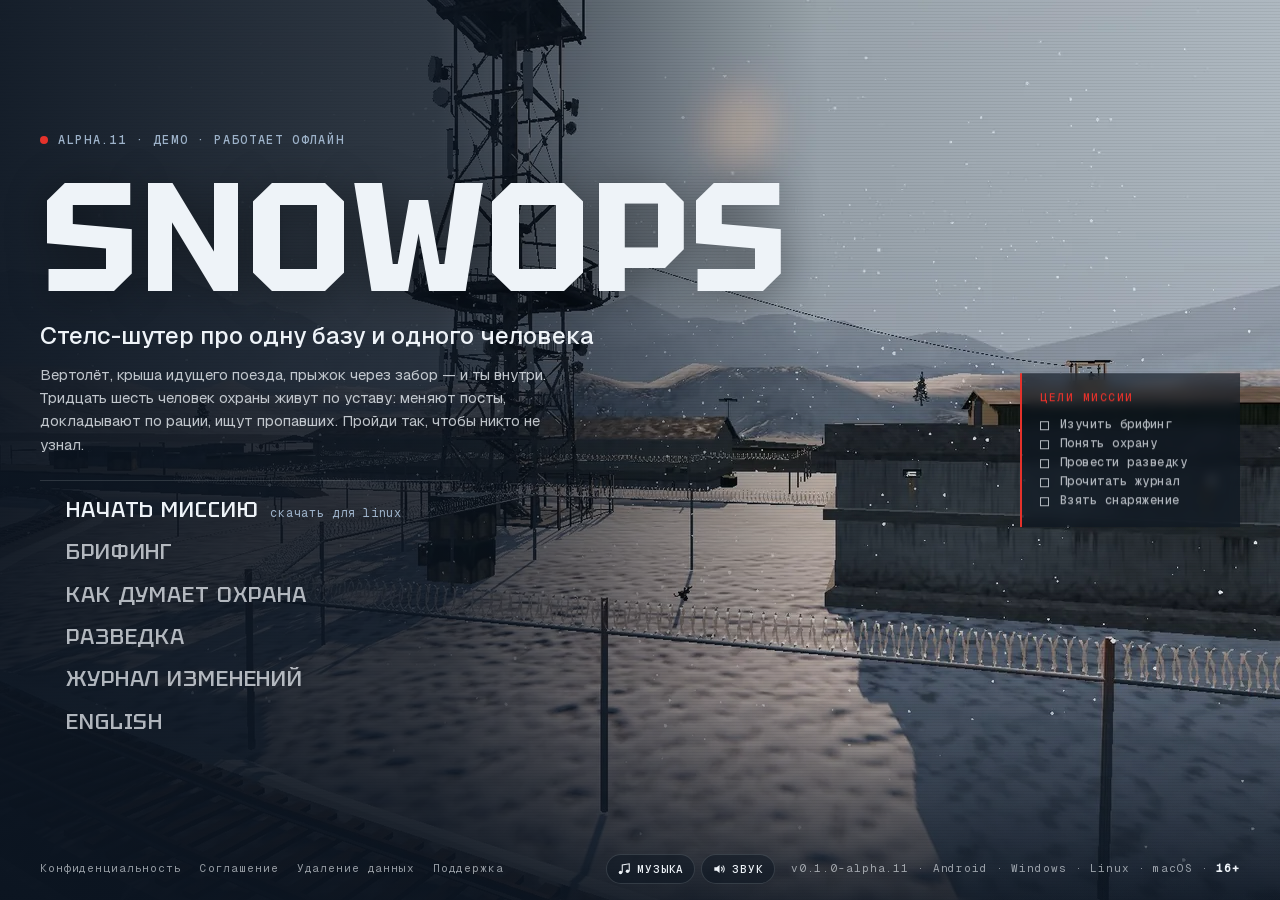
==== index.html @ e2bfe3ff "Ссылки сайта — на GitHub Pages, пока домена нет snowops.game не зарегистрирован (whois: DOMAIN NOT F" ====
<!doctype html>
<html lang="ru" class="no-js">
<head>
  <meta charset="utf-8">
  <meta name="viewport" content="width=device-width, initial-scale=1, viewport-fit=cover">
  <title>SnowOps — стелс-шутер про одну базу и одного человека</title>
  <meta name="description" content="SnowOps — одиночный стелс-шутер на заснеженной военной базе. Охрана живёт по уставу: меняет посты, докладывает по рации, ищет пропавших. Демо для Android, Windows, Linux и macOS. Без интернета, рекламы и покупок. 16+">
  <meta name="theme-color" content="#0b1420">
  <link rel="canonical" href="https://romaxa55.github.io/snowops-site/">
  <link rel="alternate" hreflang="ru" href="https://romaxa55.github.io/snowops-site/">
  <link rel="alternate" hreflang="en" href="https://romaxa55.github.io/snowops-site/en/">

  <meta property="og:type" content="website">
  <meta property="og:site_name" content="SnowOps">
  <meta property="og:title" content="SnowOps — стелс-шутер про одну базу и одного человека">
  <meta property="og:description" content="Вертолёт, крыша идущего поезда, прыжок через забор — и ты внутри. Пройди так, чтобы никто не узнал.">
  <meta property="og:url" content="https://romaxa55.github.io/snowops-site/">
  <meta property="og:image" content="https://romaxa55.github.io/snowops-site/assets/img/og.jpg">
  <meta property="og:image:alt" content="Радиовышка над заснеженной военной базой, кадр из игры">
  <meta property="og:locale" content="ru_RU">
  <meta name="twitter:card" content="summary_large_image">

  <link rel="icon" type="image/png" sizes="32x32" href="assets/img/favicon-32.png">
  <link rel="icon" type="image/png" sizes="16x16" href="assets/img/favicon-16.png">
  <link rel="apple-touch-icon" href="assets/img/apple-touch-icon.png">

  <link rel="preload" href="assets/fonts/Tektur-700-latin.woff2" as="font" type="font/woff2" crossorigin>
  <link rel="preload" href="assets/img/real/01-radiovyshka-i-baza-1600.webp" as="image" type="image/webp" media="(min-width: 801px)">
  <link rel="preload" href="assets/img/real/01-radiovyshka-i-baza-800.webp" as="image" type="image/webp" media="(max-width: 800px)">
  <link rel="stylesheet" href="assets/css/fonts.css">
  <link rel="stylesheet" href="assets/css/fonts-geist.css?v=15b">
  <link rel="stylesheet" href="assets/css/game.css?v=15b">
  <script>document.documentElement.className = 'js';</script>

  <script type="application/ld+json">
  {
    "@context": "https://schema.org",
    "@type": "VideoGame",
    "name": "SnowOps",
    "url": "https://romaxa55.github.io/snowops-site/",
    "image": "https://romaxa55.github.io/snowops-site/assets/img/og.jpg",
    "description": "Одиночный стелс-шутер на заснеженной военной базе.",
    "genre": ["Стелс", "Шутер", "Тактическая игра"],
    "gamePlatform": ["Android", "Windows", "Linux", "macOS"],
    "operatingSystem": "Android, Windows, Linux, macOS",
    "applicationCategory": "GameApplication",
    "inLanguage": "ru",
    "contentRating": "16+",
    "playMode": "SinglePlayer"
  }
  </script>
</head>
<body>

<a class="skip" href="#briefing">К содержанию</a>

<!-- ЗАГРУЗКА: только с JS и только при первом заходе за сессию (game.js). -->
<div class="boot" id="boot" aria-hidden="true">
  <div class="boot__inner">
    <p class="boot__logo">SNOWOPS</p>
    <p class="boot__line"><span>Загрузка миссии</span><span class="boot__pct" id="boot-pct">0%</span></p>
    <div class="boot__bar"><i id="boot-bar"></i></div>
    <p class="boot__tip"><b>Совет.</b> <span id="boot-tip">В темноте тебя замечают позже.</span></p>
    <p class="boot__skip">Нажми любую клавишу</p>
  </div>
</div>

<!-- СМЕНА ЭКРАНА: шторка-титр (game.js). -->
<div class="scene" id="scene" aria-hidden="true">
  <div class="scene__sweep"></div>
  <div class="scene__band">
    <span class="scene__num" id="scene-num">Загрузка</span>
    <span class="scene__name" id="scene-name">Брифинг</span>
    <span class="scene__load"><i></i></span>
  </div>
</div>

<!-- ВКЛАДКИ: на экранах разделов, как меню в игре. -->
<header class="top" id="topbar">
  <a class="top__logo" href="#menu" data-go="menu" aria-label="Главное меню">SNOWOPS<i></i></a>
  <nav class="tabs" aria-label="Разделы">
    <kbd class="tabs__key" aria-hidden="true">Q</kbd>
    <a class="tab" href="#briefing" data-go="briefing">Брифинг</a>
    <a class="tab" href="#intel" data-go="intel">Охрана</a>
    <a class="tab" href="#recon" data-go="recon">Разведка</a>
    <a class="tab" href="#log" data-go="log">Журнал</a>
    <a class="tab tab--go" href="#download" data-go="download">Скачать</a>
    <kbd class="tabs__key" aria-hidden="true">E</kbd>
  </nav>
  <a class="top__back" href="#menu" data-go="menu"><kbd>Esc</kbd><span>Меню</span></a>
</header>

<main class="screens" id="screens">

  <!-- ГЛАВНОЕ МЕНЮ -->
  <section class="screen screen--menu" id="menu" aria-labelledby="title-name" data-mark="Главное меню">
    <picture class="title__bg">
      <source media="(max-width: 800px)" srcset="assets/img/real/01-radiovyshka-i-baza-800.webp">
      <img src="assets/img/real/01-radiovyshka-i-baza-1600.webp" alt="Радиовышка с тросом над заснеженной базой, рельсы уходят к ангарам. Кадр из игры." width="1600" height="900" fetchpriority="high">
    </picture>
    <div class="title__shade"></div>
    <div class="title__body wrap">
      <p class="tag"><i class="dot"></i>ALPHA.11 · Демо · Работает офлайн</p>
      <h1 class="title__name" id="title-name">SNOWOPS</h1>
      <p class="title__sub">Стелс-шутер про одну базу и одного человека</p>
      <p class="title__lead">Вертолёт, крыша идущего поезда, прыжок через забор — и ты внутри. Тридцать шесть человек охраны живут по уставу: меняют посты, докладывают по рации, ищут пропавших. Пройди так, чтобы никто не узнал.</p>
      <nav class="mainmenu" aria-label="Главное меню">
        <ul class="menu" id="mainmenu">
          <li><a class="menu__item menu__item--go" href="#download" data-go="download">Начать миссию <small>скачать демо</small></a></li>
          <li><a class="menu__item" href="#briefing" data-go="briefing">Брифинг</a></li>
          <li><a class="menu__item" href="#intel" data-go="intel">Как думает охрана</a></li>
          <li><a class="menu__item" href="#recon" data-go="recon">Разведка</a></li>
          <li><a class="menu__item" href="#log" data-go="log">Журнал изменений</a></li>
          <li><a class="menu__item" href="en/" hreflang="en" lang="en">English</a></li>
        </ul>
      </nav>
    </div>
    <aside class="goals" aria-label="Цели миссии">
      <p class="goals__title">Цели миссии</p>
      <ol>
        <li data-goal="briefing">Изучить брифинг</li>
        <li data-goal="intel">Понять охрану</li>
        <li data-goal="recon">Провести разведку</li>
        <li data-goal="log">Прочитать журнал</li>
        <li data-goal="download">Взять снаряжение</li>
      </ol>
    </aside>
    <div class="title__foot">
      <ul class="legal">
        <li><a href="privacy.html">Конфиденциальность</a></li>
        <li><a href="terms.html">Соглашение</a></li>
        <li><a href="data-deletion.html">Удаление данных</a></li>
        <li><a href="support.html">Поддержка</a></li>
      </ul>
      <div class="snd" role="group" aria-label="Звук"><button class="snd__btn" type="button" data-snd="music" aria-pressed="true"><svg viewBox="0 0 24 24" aria-hidden="true"><path d="M9 18V5l12-2v13" fill="none" stroke="currentColor" stroke-width="1.8"/><circle cx="6" cy="18" r="3" fill="currentColor"/><circle cx="18" cy="16" r="3" fill="currentColor"/></svg><span>Музыка</span></button><button class="snd__btn" type="button" data-snd="fx" aria-pressed="true"><svg viewBox="0 0 24 24" aria-hidden="true"><path d="M4 9h4l5-4v14l-5-4H4z" fill="currentColor"/><path d="M16 8.5a5 5 0 0 1 0 7M18.5 6a8.5 8.5 0 0 1 0 12" fill="none" stroke="currentColor" stroke-width="1.8"/></svg><span>Звук</span></button></div>
      <p class="title__ver"><span id="ver">v0.1.0-alpha.11</span><span class="ver-platforms"> · Android · Windows · Linux · macOS</span> · <b>16+</b></p>
    </div>
  </section>

  <!-- БРИФИНГ -->
  <section class="screen screen--paper" id="briefing" aria-labelledby="briefing-title" data-mark="Брифинг">
    <div class="screen__body wrap">
      <div class="pager brief" data-pager="brief">
        <div class="page brief__doc">
          <p class="label">Миссия 01 · Совершенно секретно</p>
          <h2 id="briefing-title">Тихо зашёл. Тихо вышел.</h2>
          <p class="brief__lead">SnowOps — одиночная миссия на заснеженной военной базе за Полярным кругом. Тебя сбрасывают с вертолёта на крышу поезда, дальше — сам: через забор, мимо вышек и патрулей — к грузовику у главного входа.</p>
          <p class="brief__more">Здесь нет стрелки к цели и здоровья, которое восстанавливается за укрытием. Есть глаза охраны, которые надо обмануть, и тишина, которую легко нарушить одним выстрелом.</p>
        </div>
        <div class="page brief__side">
          <ol class="orders">
            <li><b>Высадка</b><span>С вертолёта на крышу идущего поезда.</span></li>
            <li><b>Проникновение</b><span>Через забор, мимо вышек и патрулей.</span></li>
            <li><b>Цель</b><span>Грузовик у главного входа.</span></li>
            <li><b>Совет</b><span>Чтобы никто не узнал, что ты здесь был.</span></li>
          </ol>
          <ul class="facts">
            <li>Миссия целиком: от прыжка с вертолёта до отъезда на грузовике</li>
            <li>Играется без интернета: в самолёте, в метро, на даче</li>
            <li>Без рекламы, покупок и таймеров на энергию</li>
          </ul>
        </div>
        <figure class="page brief__photo">
          <img src="assets/img/real/05-snaiper-na-vyshke-800.webp" alt="Снайпер в белом камуфляже на площадке радиовышки. Кадр из игры." width="800" height="450" loading="lazy">
          <figcaption>Фото 1. Снайпер на радиовышке. Видит далеко.</figcaption>
          <span class="stamp">Секретно</span>
        </figure>
      </div>
    </div>
  </section>

  <!-- КАК ДУМАЕТ ОХРАНА -->
  <section class="screen" id="intel" aria-labelledby="intel-title" data-mark="Как думает охрана">
    <div class="screen__body wrap">
      <div class="head">
        <p class="label">Разведданные · 6 донесений</p>
        <h2 id="intel-title">Как думает охрана</h2>
      </div>
      <div class="intel">
        <ol class="intel__list pager" id="intel-list" data-pager="intel">
          <li class="page intel__item is-on" data-shot="10-boets-s-avtomatom" data-cam="КАМ 01 · КПП" data-mood="?">
            <button type="button"><span class="intel__n">01</span><span class="intel__t">Охрана сомневается</span></button>
            <img class="intel__thumb" src="assets/img/real/10-boets-s-avtomatom-800.webp" alt="Боец с автоматом у КПП. Кадр из игры." width="800" height="450" loading="lazy">
            <p>Часовой не стреляет с первого взгляда. Сначала «?» — остановится, всмотрится, пойдёт проверить. В темноте, лёжа и без движения тебя узнают дольше. Успеешь уйти — пронесло.</p>
          </li>
          <li class="page intel__item" data-shot="09-kazarma-boitsy" data-cam="КАМ 02 · Казарма" data-mood="·">
            <button type="button"><span class="intel__n">02</span><span class="intel__t">База живёт по уставу</span></button>
            <img class="intel__thumb" src="assets/img/real/09-kazarma-boitsy-800.webp" alt="Двое бойцов в казарме у стенда «Боевой листок». Кадр из игры." width="800" height="450" loading="lazy">
            <p>Посты меняются, дневальный на своём месте, офицер обходит здания. Часовой сначала окликнет: «Стой, назад!» — и только потом откроет огонь. Всё по уставу караульной службы.</p>
          </li>
          <li class="page intel__item" data-shot="06-chasovoi-na-vyshke" data-cam="КАМ 03 · Вышка" data-mood="?">
            <button type="button"><span class="intel__n">03</span><span class="intel__t">Пост молчит — хватятся</span></button>
            <img class="intel__thumb" src="assets/img/real/06-chasovoi-na-vyshke-800.webp" alt="Часовой в будке сторожевой вышки. Кадр из игры." width="800" height="450" loading="lazy">
            <p>«Всем постам — доложить обстановку». Посты по очереди отвечают: «Без происшествий». Убрал часового — его вызовут ещё раз, потом: «Пост не отвечает. Проверить!» Найдут тело — тревога.</p>
          </li>
          <li class="page intel__item" data-shot="04-kazarma-vnutri" data-cam="КАМ 04 · Казарма" data-mood="·">
            <button type="button"><span class="intel__n">04</span><span class="intel__t">Свет и темнота</span></button>
            <img class="intel__thumb" src="assets/img/real/04-kazarma-vnutri-800.webp" alt="Комната в казарме: койка, табурет, шкаф. Кадр из игры." width="800" height="450" loading="lazy">
            <p>Выстрел в щиток на стене гасит всё здание, а свет в комнатах — обычные выключатели у дверей. В темноте тебя замечают позже. Но хлопок внутри услышат.</p>
          </li>
          <li class="page intel__item" data-shot="01-radiovyshka-i-baza" data-cam="КАМ 05 · Радиовышка" data-mood="?">
            <button type="button"><span class="intel__n">05</span><span class="intel__t">Трос — тихий путь</span></button>
            <img class="intel__thumb" src="assets/img/real/01-radiovyshka-i-baza-800.webp" alt="Радиовышка и трос над базой. Кадр из игры." width="800" height="450" loading="lazy">
            <p>С радиовышки через базу тянется трос. Издалека охрана примет тебя за тень и только насторожится. Но если сирена уже воет — база охотится, и тень не спасёт.</p>
          </li>
          <li class="page intel__item" data-shot="07-patrul-u-sklada" data-cam="КАМ 06 · Склад 18" data-mood="!">
            <button type="button"><span class="intel__n">06</span><span class="intel__t">Потеряли — ищут</span></button>
            <img class="intel__thumb" src="assets/img/real/07-patrul-u-sklada-800.webp" alt="Патрульный у склада номер 18. Кадр из игры." width="800" height="450" loading="lazy">
            <p>Тебя не забывают через десять секунд. Ищут там, где видели в последний раз, заглядывают за угол и в комнаты. Под сиреной вся база по рации знает, где тебя заметили.</p>
          </li>
        </ol>
        <div class="intel__screen monitor" id="intel-screen">
          <img id="intel-img" src="assets/img/real/10-boets-s-avtomatom-1600.webp" alt="" width="1600" height="900" loading="lazy">
          <i class="monitor__noise" aria-hidden="true"></i>
          <div class="monitor__ui" aria-hidden="true">
            <span class="monitor__rec"><i></i>REC</span>
            <span class="monitor__cam" id="intel-cam">КАМ 01 · КПП</span>
            <span class="monitor__time" id="intel-time">06:00:00</span>
            <span class="monitor__mood" id="intel-mood">?</span>
          </div>
        </div>
      </div>
      <ul class="kit">
        <li><b>Камеры и пульт</b><span>Камера поднимает тревогу за три секунды. На посту охраны — монитор с их картинкой.</span></li>
        <li><b>Снег помнит</b><span>Следы на снегу, пар изо рта на морозе, снегопад над базой.</span></li>
        <li><b>Оружие</b><span>СВД с оптикой, MP5 с глушителем, гранаты. Выстрел с глушителем слышно намного ближе.</span></li>
        <li><b>Под телефон</b><span>Сенсорное управление под большие пальцы. Работает без интернета.</span></li>
      </ul>
    </div>
  </section>

  <!-- РАЗВЕДКА -->
  <section class="screen screen--steel" id="recon" aria-labelledby="recon-title" data-mark="Разведка">
    <div class="screen__body wrap">
      <div class="head head--row">
        <div>
          <p class="label">Пульт охраны · 8 каналов</p>
          <h2 id="recon-title">Разведка</h2>
        </div>
        <p class="head__note">Всё снято в игре, без доработки.</p>
      </div>
      <div class="recon">
        <figure class="recon__main monitor" id="recon-main">
          <img id="recon-img" src="assets/img/real/03-baza-sverkhu-1600.webp" alt="База сверху: ангары, вышки, цистерны. Кадр из игры." width="1600" height="900" loading="lazy">
          <i class="monitor__noise" aria-hidden="true"></i>
          <div class="monitor__ui" aria-hidden="true"><span class="monitor__rec"><i></i>REC</span><span class="monitor__cam" id="recon-cam">КАМ 01</span><span class="monitor__time" id="recon-time">06:00:00</span></div>
          <figcaption id="recon-cap">База сверху. Ангары, вышки, цистерны.</figcaption>
        </figure>
        <ul class="wall" id="wall">
          <li><a class="monitor is-on" href="assets/img/real/03-baza-sverkhu-1600.webp" data-cap="База сверху. Ангары, вышки, цистерны."><img src="assets/img/real/03-baza-sverkhu-800.webp" alt="База сверху: ангары, вышки, цистерны. Кадр из игры." width="800" height="450" loading="lazy"><span class="monitor__cam">КАМ 01</span></a></li>
          <li><a class="monitor" href="assets/img/real/11-snaiper-nad-zheleznoi-dorogoi-1600.webp" data-cap="Снайпер над железной дорогой. Сначала его."><img src="assets/img/real/11-snaiper-nad-zheleznoi-dorogoi-800.webp" alt="Снайпер на площадке над железной дорогой. Кадр из игры." width="800" height="450" loading="lazy"><span class="monitor__cam">КАМ 02</span></a></li>
          <li><a class="monitor" href="assets/img/real/08-oruzheinaya-1600.webp" data-cap="Оружейная. Двое у решётки."><img src="assets/img/real/08-oruzheinaya-800.webp" alt="Двое бойцов в оружейной у решётки. Кадр из игры." width="800" height="450" loading="lazy"><span class="monitor__cam">КАМ 03</span></a></li>
          <li><a class="monitor" href="assets/img/real/10-boets-s-avtomatom-1600.webp" data-cap="Патруль у КПП."><img src="assets/img/real/10-boets-s-avtomatom-800.webp" alt="Патрульный с автоматом у КПП. Кадр из игры." width="800" height="450" loading="lazy"><span class="monitor__cam">КАМ 04</span></a></li>
          <li><a class="monitor" href="assets/img/real/12-shtab-cherez-okno-1600.webp" data-cap="Штаб. Офицер за столом, портреты на стене."><img src="assets/img/real/12-shtab-cherez-okno-800.webp" alt="Штаб через окно: офицер за столом, портреты на стене. Кадр из игры." width="800" height="450" loading="lazy"><span class="monitor__cam">КАМ 05</span></a></li>
          <li><a class="monitor" href="assets/img/real/04-kazarma-vnutri-1600.webp" data-cap="Казарма. Койки заправлены по уставу."><img src="assets/img/real/04-kazarma-vnutri-800.webp" alt="Казарма изнутри. Кадр из игры." width="800" height="450" loading="lazy"><span class="monitor__cam">КАМ 06</span></a></li>
          <li><a class="monitor" href="assets/img/real/02-baza-s-kholma-1600.webp" data-cap="База с холма. Отсюда видно, где ходят патрули."><img src="assets/img/real/02-baza-s-kholma-800.webp" alt="База с холма. Кадр из игры." width="800" height="450" loading="lazy"><span class="monitor__cam">КАМ 07</span></a></li>
          <li><a class="monitor" href="assets/img/real/07-patrul-u-sklada-1600.webp" data-cap="Склад 18. Патруль ходит своим маршрутом — запомни его."><img src="assets/img/real/07-patrul-u-sklada-800.webp" alt="Патрульный у склада 18. Кадр из игры." width="800" height="450" loading="lazy"><span class="monitor__cam">КАМ 08</span></a></li>
        </ul>
      </div>
    </div>
  </section>

  <!-- ЖУРНАЛ ИЗМЕНЕНИЙ -->
  <section class="screen screen--dim" id="log" aria-labelledby="log-title" data-mark="Журнал изменений">
    <div class="screen__body wrap log">
      <div class="log__main">
        <div class="head">
          <p class="label">Обновление · ALPHA.11 · 8 октября 2026</p>
          <h2 id="log-title">Что нового в сборке</h2>
        </div>
        <ul class="log__list">
          <li>Трос — тихий путь: издалека охрана только настораживается.</li>
          <li>Интро: прыжок с рампы вертолёта на крышу поезда и рыбкой через ограду.</li>
          <li>В кабине — команды выпускающего, ревун и «Пошёл!».</li>
          <li>Снайперская винтовка СВД с оптическим прицелом.</li>
          <li>Охрана находит тела товарищей, раненые отходят, посты докладывают по рации.</li>
          <li>Журнал тревоги для тестеров: кто, откуда и почему тебя заметил.</li>
        </ul>
        <p class="log__more"><a href="https://github.com/Romaxa55/snowops-site/releases">Все изменения — на странице релизов →</a></p>
      </div>
      <div class="classified">
        <span class="stamp stamp--red">Засекречено</span>
        <p><b>Видеозапись.</b> Трейлер ещё в монтаже — покажем, когда будет что показать.</p>
      </div>
    </div>
  </section>

  <!-- СНАРЯЖЕНИЕ -->
  <section class="screen screen--night" id="download" aria-labelledby="download-title" data-mark="Снаряжение">
    <div class="screen__body wrap">
      <div class="head head--row">
        <div>
          <p class="label">Выбери снаряжение</p>
          <h2 id="download-title">Скачать демо</h2>
        </div>
        <p class="head__note" id="rel" data-repo="Romaxa55/snowops-site">Ранняя версия: может падать и тормозить — за этим и нужны тестеры. Сборки — в <a href="https://github.com/Romaxa55/snowops-site/releases/latest">последнем релизе на GitHub</a>.</p>
      </div>
      <p class="os-note" id="os-note" hidden></p>
      <ul class="loadout pager" id="loadout" data-pager="loadout">
        <li class="page gear" data-os="android">
          <p class="gear__slot">Слот 1</p>
          <h3>Android</h3>
          <dl><dt>Формат</dt><dd>APK, arm64</dd><dt>Система</dt><dd>Android 8.0 и новее</dd><dt>Размер</dt><dd data-size="android">—</dd></dl>
          <p class="gear__how">Разрешите установку из неизвестных источников и откройте APK.</p>
          <div class="gear__go"><a class="btn btn--go" data-file="android" href="https://github.com/Romaxa55/snowops-site/releases/latest">Взять</a></div>
        </li>
        <li class="page gear" data-os="windows">
          <p class="gear__slot">Слот 2</p>
          <h3>Windows</h3>
          <dl><dt>Формат</dt><dd>установщик или zip, x86_64</dd><dt>Система</dt><dd>Windows 10 и новее</dd><dt>Размер</dt><dd data-size="windows-setup">—</dd></dl>
          <p class="gear__how">Установщик — обычная установка; архив — переносная версия без установки.</p>
          <div class="gear__go"><a class="btn btn--go" data-file="windows-setup" href="https://github.com/Romaxa55/snowops-site/releases/latest">Установщик</a><a class="btn" data-file="windows-zip" href="https://github.com/Romaxa55/snowops-site/releases/latest">Архив</a></div>
        </li>
        <li class="page gear" data-os="linux">
          <p class="gear__slot">Слот 3</p>
          <h3>Linux</h3>
          <dl><dt>Формат</dt><dd>tar.gz, x86_64 и arm64</dd><dt>Система</dt><dd>современный дистрибутив</dd><dt>Размер</dt><dd data-size="linux">—</dd></dl>
          <p class="gear__how">В архиве два бинарника, x86_64 и arm64, и общий файл данных.</p>
          <div class="gear__go"><a class="btn btn--go" data-file="linux" href="https://github.com/Romaxa55/snowops-site/releases/latest">Взять</a></div>
        </li>
        <li class="page gear" data-os="macos">
          <p class="gear__slot">Слот 4</p>
          <h3>macOS</h3>
          <dl><dt>Формат</dt><dd>zip, universal</dd><dt>Система</dt><dd>macOS 11 и новее</dd><dt>Размер</dt><dd data-size="macos">—</dd></dl>
          <p class="gear__how">Правый клик по приложению → «Открыть»: сборка без нотаризации Apple.</p>
          <div class="gear__go"><a class="btn btn--go" data-file="macos" href="https://github.com/Romaxa55/snowops-site/releases/latest">Взять</a></div>
        </li>
      </ul>
      <div class="dl-foot">
        <p><span class="label">В магазинах: позже</span> Google Play · App Store · RuStore — после теста.</p>
        <p>Поделиться: <a href="android.html">romaxa55.github.io/snowops-site/android.html</a> — QR-код на последнюю сборку. Ошибки и вылеты — <a href="mailto:support@snowops.game">support@snowops.game</a> или <a href="https://github.com/Romaxa55/snowops-site/issues">Issues</a>.</p>
      </div>
    </div>
  </section>

</main>

<!-- ПОДСКАЗКИ И ЛИСТАЛКА: внизу экрана разделов. -->
<footer class="hint" id="hint">
  <div class="snd" role="group" aria-label="Звук"><button class="snd__btn" type="button" data-snd="music" aria-pressed="true"><svg viewBox="0 0 24 24" aria-hidden="true"><path d="M9 18V5l12-2v13" fill="none" stroke="currentColor" stroke-width="1.8"/><circle cx="6" cy="18" r="3" fill="currentColor"/><circle cx="18" cy="16" r="3" fill="currentColor"/></svg><span>Музыка</span></button><button class="snd__btn" type="button" data-snd="fx" aria-pressed="true"><svg viewBox="0 0 24 24" aria-hidden="true"><path d="M4 9h4l5-4v14l-5-4H4z" fill="currentColor"/><path d="M16 8.5a5 5 0 0 1 0 7M18.5 6a8.5 8.5 0 0 1 0 12" fill="none" stroke="currentColor" stroke-width="1.8"/></svg><span>Звук</span></button></div>
  <button class="hint__btn" type="button" id="hint-prev" aria-label="Предыдущий">◀</button>
  <p class="hint__keys"><kbd>Q</kbd><kbd>E</kbd> раздел · <kbd>←</kbd><kbd>→</kbd> выбор · <kbd>Esc</kbd> меню</p>
  <p class="hint__count" id="hint-count" aria-live="polite"></p>
  <button class="hint__btn" type="button" id="hint-next" aria-label="Следующий">▶</button>
  <p class="hint__legal">© 2026 SnowOps · <span class="age">16+</span></p>
</footer>

<!-- Просмотр кадра на весь экран -->
<div class="view" id="view" role="dialog" aria-modal="true" aria-label="Кадр из игры" hidden>
  <figure class="view__frame monitor">
    <img id="view-img" src="" alt="">
    <div class="monitor__ui"><span class="monitor__rec"><i></i>REC</span><span class="monitor__cam" id="view-cam"></span></div>
    <figcaption id="view-cap"></figcaption>
  </figure>
  <button class="view__btn view__prev" type="button" data-step="-1" aria-label="Предыдущий кадр">←</button>
  <button class="view__btn view__next" type="button" data-step="1" aria-label="Следующий кадр">→</button>
  <button class="view__close" type="button" aria-label="Закрыть">Esc</button>
</div>

<script src="assets/js/game.js?v=15b" defer></script>
</body>
</html>
---- assets/css/fonts.css ----
/* Локальные шрифты: Golos Text (текст) и Tektur (заголовки), сабсеты cyrillic + latin.
   Источник: Google Fonts, лицензия OFL. */

@font-face {
  font-family: 'Golos Text';
  font-style: normal;
  font-weight: 400;
  font-display: swap;
  src: url(../fonts/GolosText-400-cyrillic.woff2) format('woff2');
  unicode-range: U+0301, U+0400-045F, U+0490-0491, U+04B0-04B1, U+2116;
}

@font-face {
  font-family: 'Golos Text';
  font-style: normal;
  font-weight: 400;
  font-display: swap;
  src: url(../fonts/GolosText-400-latin.woff2) format('woff2');
  unicode-range: U+0000-00FF, U+0131, U+0152-0153, U+02BB-02BC, U+02C6, U+02DA, U+02DC, U+0304, U+0308, U+0329, U+2000-206F, U+20AC, U+2122, U+2191, U+2193, U+2212, U+2215, U+FEFF, U+FFFD;
}

@font-face {
  font-family: 'Golos Text';
  font-style: normal;
  font-weight: 500;
  font-display: swap;
  src: url(../fonts/GolosText-500-cyrillic.woff2) format('woff2');
  unicode-range: U+0301, U+0400-045F, U+0490-0491, U+04B0-04B1, U+2116;
}

@font-face {
  font-family: 'Golos Text';
  font-style: normal;
  font-weight: 500;
  font-display: swap;
  src: url(../fonts/GolosText-500-latin.woff2) format('woff2');
  unicode-range: U+0000-00FF, U+0131, U+0152-0153, U+02BB-02BC, U+02C6, U+02DA, U+02DC, U+0304, U+0308, U+0329, U+2000-206F, U+20AC, U+2122, U+2191, U+2193, U+2212, U+2215, U+FEFF, U+FFFD;
}

@font-face {
  font-family: 'Golos Text';
  font-style: normal;
  font-weight: 600;
  font-display: swap;
  src: url(../fonts/GolosText-600-cyrillic.woff2) format('woff2');
  unicode-range: U+0301, U+0400-045F, U+0490-0491, U+04B0-04B1, U+2116;
}

@font-face {
  font-family: 'Golos Text';
  font-style: normal;
  font-weight: 600;
  font-display: swap;
  src: url(../fonts/GolosText-600-latin.woff2) format('woff2');
  unicode-range: U+0000-00FF, U+0131, U+0152-0153, U+02BB-02BC, U+02C6, U+02DA, U+02DC, U+0304, U+0308, U+0329, U+2000-206F, U+20AC, U+2122, U+2191, U+2193, U+2212, U+2215, U+FEFF, U+FFFD;
}

@font-face {
  font-family: 'Tektur';
  font-style: normal;
  font-weight: 500;
  font-display: swap;
  src: url(../fonts/Tektur-500-cyrillic.woff2) format('woff2');
  unicode-range: U+0301, U+0400-045F, U+0490-0491, U+04B0-04B1, U+2116;
}

@font-face {
  font-family: 'Tektur';
  font-style: normal;
  font-weight: 500;
  font-display: swap;
  src: url(../fonts/Tektur-500-latin.woff2) format('woff2');
  unicode-range: U+0000-00FF, U+0131, U+0152-0153, U+02BB-02BC, U+02C6, U+02DA, U+02DC, U+0304, U+0308, U+0329, U+2000-206F, U+20AC, U+2122, U+2191, U+2193, U+2212, U+2215, U+FEFF, U+FFFD;
}

@font-face {
  font-family: 'Tektur';
  font-style: normal;
  font-weight: 700;
  font-display: swap;
  src: url(../fonts/Tektur-700-cyrillic.woff2) format('woff2');
  unicode-range: U+0301, U+0400-045F, U+0490-0491, U+04B0-04B1, U+2116;
}

@font-face {
  font-family: 'Tektur';
  font-style: normal;
  font-weight: 700;
  font-display: swap;
  src: url(../fonts/Tektur-700-latin.woff2) format('woff2');
  unicode-range: U+0000-00FF, U+0131, U+0152-0153, U+02BB-02BC, U+02C6, U+02DA, U+02DC, U+0304, U+0308, U+0329, U+2000-206F, U+20AC, U+2122, U+2191, U+2193, U+2212, U+2215, U+FEFF, U+FFFD;
}
---- assets/css/fonts-geist.css ----
/* Geist и Geist Mono (SIL OFL 1.1), латиница и кириллица, локально. */
@font-face {
  font-family: 'Geist';
  font-style: normal;
  font-weight: 400 600;
  font-display: swap;
  src: url('../fonts/Geist-cyrillic.woff2') format('woff2');
  unicode-range: U+0301, U+0400-045F, U+0490-0491, U+04B0-04B1, U+2116;
}
@font-face {
  font-family: 'Geist';
  font-style: normal;
  font-weight: 400 600;
  font-display: swap;
  src: url('../fonts/Geist-latin.woff2') format('woff2');
  unicode-range: U+0000-00FF, U+0131, U+0152-0153, U+02BB-02BC, U+02C6, U+02DA, U+02DC, U+0304, U+0308, U+0329, U+2000-206F, U+20AC, U+2122, U+2191, U+2193, U+2212, U+2215, U+FEFF, U+FFFD;
}
@font-face {
  font-family: 'Geist Mono';
  font-style: normal;
  font-weight: 400 500;
  font-display: swap;
  src: url('../fonts/GeistMono-cyrillic.woff2') format('woff2');
  unicode-range: U+0301, U+0400-045F, U+0490-0491, U+04B0-04B1, U+2116;
}
@font-face {
  font-family: 'Geist Mono';
  font-style: normal;
  font-weight: 400 500;
  font-display: swap;
  src: url('../fonts/GeistMono-latin.woff2') format('woff2');
  unicode-range: U+0000-00FF, U+0131, U+0152-0153, U+02BB-02BC, U+02C6, U+02DA, U+02DC, U+0304, U+0308, U+0329, U+2000-206F, U+20AC, U+2122, U+2191, U+2193, U+2212, U+2215, U+FEFF, U+FFFD;
}
---- assets/css/game.css ----
/* SnowOps — сайт как игра: один экран, без прокрутки. Главное меню, экраны
   разделов, вкладки Q/E, листалка ◀ ▶, смена экрана шторкой. Без JS — обычная
   страница, все разделы подряд. */

:root {
  --night: #0b1420;
  --night-2: #101c2c;
  --steel: #2b3d57;
  --steel-2: #1a2738;
  --snow: #eef3f8;
  --mute: #9db2c9;
  --dim: #6f8399;
  --red: #e5322b;
  --amber: #f2b33d;
  --paper: #f4f3ee;
  --ink: #141413;
  --ink-2: #5e5d59;
  --line: rgba(238, 243, 248, .14);
  --brand: 'Tektur', 'Geist', system-ui, sans-serif;
  --sans: 'Geist', 'Golos Text', system-ui, -apple-system, 'Segoe UI', sans-serif;
  --mono: 'Geist Mono', ui-monospace, 'SFMono-Regular', Menlo, monospace;
  --wrap: 1240px;
  --pad: clamp(16px, 3.4vw, 40px);
  --top: 60px;
  --hint: 50px;
  --ease: cubic-bezier(.2, .7, .2, 1);
}

*, *::before, *::after { box-sizing: border-box; }
html { -webkit-text-size-adjust: 100%; }
body {
  margin: 0; background: var(--night); color: var(--snow);
  font: 400 16px/1.55 var(--sans); -webkit-font-smoothing: antialiased;
}
img { display: block; max-width: 100%; height: auto; }
a { color: inherit; }
button { font: inherit; color: inherit; }
ul, ol { margin: 0; padding: 0; list-style: none; }
h1, h2, h3, p, figure, dl, dd { margin: 0; }
kbd {
  display: inline-block; min-width: 1.7em; padding: 1px 6px; margin: 0 2px;
  border: 1px solid currentColor; border-radius: 4px; opacity: .85;
  font: 500 11px/1.5 var(--mono); text-align: center;
}
:focus-visible { outline: 2px solid var(--red); outline-offset: 3px; }
.wrap { width: 100%; max-width: calc(var(--wrap) + 2 * var(--pad)); margin: 0 auto; padding: 0 var(--pad); }
.skip { position: absolute; left: -9999px; top: 8px; z-index: 100; padding: 8px 14px; background: var(--red); color: #fff; }
.skip:focus { left: 8px; }

.label {
  display: flex; align-items: center; gap: 10px;
  font: 500 12px/1.4 var(--mono); letter-spacing: .12em; text-transform: uppercase; color: var(--mute);
}
.label::before { content: ''; width: 18px; height: 2px; background: var(--red); flex: none; }
h2 { margin-top: 10px; font: 700 clamp(30px, 4.4vw, 56px)/1.02 var(--brand); letter-spacing: -.01em; text-transform: uppercase; }
.head { margin-bottom: clamp(16px, 3vh, 32px); }
.head--row { display: flex; align-items: flex-end; justify-content: space-between; gap: 24px; }
.head__note { max-width: 440px; color: var(--mute); font-size: 15px; text-align: right; }
.head__note a { color: var(--snow); }
.head__note b { color: var(--snow); }

/* ================= ЭКРАНЫ ================= */
/* Без JS: всё подряд, обычная страница. */
.no-js .screen { position: relative; padding: 80px 0; }
.no-js .screen--menu { min-height: 100vh; padding: 0; }
.no-js .hint, .no-js .scene, .no-js .boot { display: none; }
.no-js .top { position: sticky; top: 0; }

/* С JS: один экран, без прокрутки. */
.js, .js body { height: 100%; overflow: hidden; overscroll-behavior: none; }
.js .screens { position: fixed; inset: 0; }
.js .screen {
  position: absolute; inset: 0; display: flex; flex-direction: column;
  padding: var(--top) 0 var(--hint); visibility: hidden; opacity: 0;
}
.js .screen.is-active { visibility: visible; opacity: 1; z-index: 1; }
.js .screen--menu { padding: 0; }
.screen__body {
  flex: 1; min-height: 0; display: flex; flex-direction: column; justify-content: center;
  padding-top: clamp(10px, 2.5vh, 28px); padding-bottom: clamp(10px, 2.5vh, 28px);
  overflow: auto; scrollbar-width: none;
}
.screen__body::-webkit-scrollbar { display: none; }
.screen--paper { background: radial-gradient(120% 80% at 10% 0%, rgba(255, 255, 255, .7), rgba(255, 255, 255, 0) 60%), var(--paper); color: var(--ink); }
.screen--paper .label { color: var(--ink-2); }
.screen--steel { background: linear-gradient(180deg, var(--steel-2), var(--night-2)); }
.screen--night { background: radial-gradient(90% 60% at 80% 0%, #15263d 0%, var(--night) 60%); }
.screen--dim { background: linear-gradient(90deg, rgba(11, 20, 32, .97) 30%, rgba(11, 20, 32, .82)), url('../img/real/02-baza-s-kholma-800.webp') center / cover no-repeat; }
#intel { background: radial-gradient(80% 60% at 70% 30%, #13233a 0%, var(--night) 70%); }

/* Вход на экран: элементы встают по очереди. */
.screen.is-enter .head, .screen.is-enter .pager, .screen.is-enter .intel, .screen.is-enter .kit,
.screen.is-enter .recon, .screen.is-enter .log__main, .screen.is-enter .classified, .screen.is-enter .dl-foot {
  animation: rise .55s var(--ease) backwards;
}
.screen.is-enter .pager, .screen.is-enter .intel, .screen.is-enter .recon, .screen.is-enter .classified { animation-delay: .08s; }
.screen.is-enter .kit, .screen.is-enter .dl-foot { animation-delay: .16s; }
.screen.is-enter .gear { animation: slot .5s var(--ease) backwards; }
.screen.is-enter .gear:nth-child(2) { animation-delay: .07s; }
.screen.is-enter .gear:nth-child(3) { animation-delay: .14s; }
.screen.is-enter .gear:nth-child(4) { animation-delay: .21s; }
.screen.is-enter .wall .monitor img, .screen.is-enter .recon__main img, .screen.is-enter .intel__screen img { animation: camOn .7s var(--ease) backwards; }
.screen.is-enter .wall li:nth-child(2) img { animation-delay: .06s; }
.screen.is-enter .wall li:nth-child(3) img { animation-delay: .12s; }
.screen.is-enter .wall li:nth-child(4) img { animation-delay: .18s; }
.screen.is-enter .wall li:nth-child(5) img { animation-delay: .24s; }
.screen.is-enter .wall li:nth-child(6) img { animation-delay: .30s; }
.screen.is-enter .wall li:nth-child(7) img { animation-delay: .36s; }
.screen.is-enter .wall li:nth-child(8) img { animation-delay: .42s; }

/* ================= ВЕРХ: вкладки ================= */
.top {
  position: fixed; z-index: 50; top: 0; left: 0; right: 0; height: var(--top);
  display: flex; align-items: center; gap: 16px; padding: 0 var(--pad);
  background: linear-gradient(180deg, rgba(11, 20, 32, .96), rgba(11, 20, 32, .86));
  border-bottom: 1px solid var(--line); backdrop-filter: blur(8px); -webkit-backdrop-filter: blur(8px);
  transition: transform .35s var(--ease);
}
.on-menu .top { transform: translateY(-110%); }
.top__logo { display: inline-flex; align-items: center; gap: 8px; text-decoration: none; font: 700 18px/1 var(--brand); letter-spacing: .04em; }
.top__logo i { width: 7px; height: 7px; border-radius: 50%; background: var(--red); animation: beacon 2.4s ease-in-out infinite; }
.tabs { flex: 1; display: flex; justify-content: center; align-items: center; gap: 4px; }
.tabs__key { opacity: .5; margin: 0 8px; }
.tab {
  position: relative; padding: 8px 14px; text-decoration: none; border-radius: 6px;
  font: 500 13px/1 var(--mono); letter-spacing: .12em; text-transform: uppercase; color: var(--mute);
  transition: color .15s, background .15s;
}
.tab:hover { color: var(--snow); background: rgba(238, 243, 248, .06); }
.tab.is-on { color: var(--snow); background: rgba(238, 243, 248, .1); }
.tab.is-on::after { content: ''; position: absolute; left: 14px; right: 14px; bottom: -11px; height: 2px; background: var(--red); }
.tab--go { color: #fff; background: rgba(229, 50, 43, .85); }
.tab--go:hover, .tab--go.is-on { background: var(--red); }
.top__back { display: inline-flex; align-items: center; gap: 8px; padding: 7px 12px; border: 1px solid var(--line); border-radius: 8px; text-decoration: none; font: 500 12px/1 var(--mono); text-transform: uppercase; letter-spacing: .1em; }
.top__back:hover { border-color: var(--snow); }
@media (max-width: 900px) {
  .tabs__key { display: none; }
  .tab { padding: 8px 9px; font-size: 12px; letter-spacing: .06em; }
}
@media (max-width: 640px) {
  :root { --top: 52px; --hint: 56px; }
  .top { gap: 6px; padding: 0 8px; }
  .top__logo { display: none; }
  .top__back kbd { display: none; }
  .top__back { padding: 7px 9px; font-size: 11px; letter-spacing: .04em; }
  .tabs { justify-content: space-between; gap: 0; }
  .tab { padding: 8px 5px; font-size: 10.5px; letter-spacing: .02em; }
  .tab.is-on::after { left: 5px; right: 5px; bottom: -8px; }
}

/* ================= НИЗ: подсказки и листалка ================= */
.hint {
  position: fixed; z-index: 50; left: 0; right: 0; bottom: 0; height: calc(var(--hint) + env(safe-area-inset-bottom));
  padding: 0 var(--pad) env(safe-area-inset-bottom);
  display: flex; align-items: center; gap: 14px;
  background: linear-gradient(0deg, rgba(11, 20, 32, .96), rgba(11, 20, 32, .82));
  border-top: 1px solid var(--line); backdrop-filter: blur(8px); -webkit-backdrop-filter: blur(8px);
  font: 500 12px/1 var(--mono); letter-spacing: .06em; color: var(--mute);
  transition: transform .35s var(--ease);
}
.on-menu .hint { transform: translateY(110%); }
.hint__keys { flex: 1; }
.hint__count { min-width: 96px; text-align: center; color: var(--snow); letter-spacing: .12em; text-transform: uppercase; }
.hint__btn {
  width: 40px; height: 34px; border: 1px solid var(--line); border-radius: 8px; background: transparent; cursor: pointer;
  font-size: 12px; color: var(--snow);
}
.hint__btn:hover { border-color: var(--snow); }
.hint__btn[hidden] { display: inline-block; visibility: hidden; }
.hint__legal { margin-left: auto; color: var(--dim); }
.hint .age { margin-left: 4px; }
@media (hover: none), (max-width: 760px) { .hint__keys { display: none; } .hint { justify-content: center; } .hint__legal { display: none; } .hint__btn { width: 64px; height: 40px; font-size: 14px; } }

/* ================= ЗАГРУЗКА ================= */
.js .boot {
  position: fixed; inset: 0; z-index: 90; display: grid; place-items: center;
  background: radial-gradient(120% 90% at 50% 40%, #13233a 0%, var(--night) 70%);
  transition: opacity .5s var(--ease), visibility .5s;
}
.booted .boot, .no-boot .boot { opacity: 0; visibility: hidden; pointer-events: none; }
.boot__inner { width: min(520px, 86vw); }
.boot__logo { font: 700 clamp(42px, 9vw, 72px)/1 var(--brand); letter-spacing: .04em; }
.boot__line { display: flex; justify-content: space-between; margin-top: 28px; font: 500 12px/1 var(--mono); letter-spacing: .14em; text-transform: uppercase; color: var(--mute); }
.boot__bar { height: 3px; margin-top: 10px; background: var(--steel); overflow: hidden; }
.boot__bar i { display: block; height: 100%; width: 0; background: var(--red); transition: width .12s linear; }
.boot__tip { margin-top: 22px; color: var(--mute); font-size: 15px; min-height: 3em; }
.boot__tip b { color: var(--snow); font-weight: 600; }
.boot__skip { margin-top: 26px; font: 500 11px/1 var(--mono); letter-spacing: .16em; text-transform: uppercase; color: var(--dim); animation: blink 1.4s steps(2, start) infinite; }

/* ================= СМЕНА ЭКРАНА ================= */
.js .scene { position: fixed; inset: 0; z-index: 65; pointer-events: none; }
.scene__sweep {
  position: absolute; inset: 0; opacity: 0;
  background:
    linear-gradient(100deg, transparent 0%, transparent 38%, rgba(238, 243, 248, .10) 46%, rgba(229, 50, 43, .22) 50%, rgba(238, 243, 248, .10) 54%, transparent 62%, transparent 100%),
    repeating-linear-gradient(0deg, rgba(0, 0, 0, .3) 0 1px, transparent 1px 3px),
    rgba(6, 11, 18, .55);
  background-size: 260% 100%, auto, auto;
}
.scene__band {
  position: absolute; left: 0; right: 0; top: 50%; height: 124px; margin-top: -62px;
  display: grid; align-content: center; justify-items: center; gap: 9px;
  background: linear-gradient(90deg, rgba(11, 20, 32, .3), rgba(11, 20, 32, .97) 16%, rgba(11, 20, 32, .97) 84%, rgba(11, 20, 32, .3));
  border-top: 1px solid rgba(229, 50, 43, .75); border-bottom: 1px solid rgba(229, 50, 43, .75);
  clip-path: inset(50% 0 50% 0);
}
.scene__num { font: 500 12px/1 var(--mono); letter-spacing: .3em; color: var(--red); text-transform: uppercase; }
.scene__name { font: 700 clamp(26px, 4.4vw, 50px)/1 var(--brand); letter-spacing: .06em; text-transform: uppercase; color: var(--snow); }
.scene__load { width: min(280px, 60vw); height: 2px; background: rgba(238, 243, 248, .16); overflow: hidden; }
.scene__load i { display: block; height: 100%; width: 100%; background: var(--red); transform: scaleX(0); transform-origin: 0 50%; }
.scene.is-on .scene__sweep { animation: sweep .78s var(--ease) both; }
.scene.is-on .scene__band { animation: band .78s var(--ease) both; }
.scene.is-on .scene__load i { animation: load .42s .1s linear both; }
.scene.is-on .scene__name { animation: jitter .36s .08s steps(3, end) both; }

/* ================= ГЛАВНОЕ МЕНЮ ================= */
.screen--menu { justify-content: center; overflow: hidden; isolation: isolate; }
.title__bg { position: absolute; inset: 0; z-index: -2; }
.title__bg img { width: 100%; height: 100%; object-fit: cover; object-position: 60% 50%; animation: drift 38s ease-in-out infinite alternate; }
.title__shade {
  position: absolute; inset: 0; z-index: -1;
  background:
    linear-gradient(90deg, rgba(11, 20, 32, .94) 0%, rgba(11, 20, 32, .78) 34%, rgba(11, 20, 32, .18) 64%, rgba(11, 20, 32, .05) 100%),
    linear-gradient(0deg, rgba(11, 20, 32, .85) 0%, rgba(11, 20, 32, 0) 24%),
    repeating-linear-gradient(0deg, rgba(0, 0, 0, .06) 0 1px, transparent 1px 3px);
}
.title__body { padding-top: 40px; padding-bottom: 70px; }
.tag { display: inline-flex; align-items: center; gap: 10px; font: 500 12px/1 var(--mono); letter-spacing: .14em; text-transform: uppercase; color: var(--mute); }
.dot { width: 8px; height: 8px; border-radius: 50%; background: var(--red); animation: beacon 2.4s ease-in-out infinite; }
.title__name { margin-top: 18px; font: 700 clamp(60px, 12vw, 156px)/.88 var(--brand); letter-spacing: .01em; text-shadow: 0 4px 40px rgba(0, 0, 0, .35); }
.title__sub { margin-top: 16px; font: 500 clamp(18px, 2.2vw, 24px)/1.25 var(--sans); max-width: 560px; }
.title__lead { margin-top: 12px; max-width: 520px; color: rgba(238, 243, 248, .78); font-size: 15px; }
.mainmenu { margin-top: 24px; max-width: 420px; border-top: 1px solid var(--line); padding-top: 8px; }
.menu__item {
  position: relative; display: flex; align-items: baseline; gap: 12px; width: 100%;
  padding: 8px 0 8px 26px; border: 0; background: none; cursor: pointer; text-align: left; text-decoration: none;
  font: 500 clamp(17px, 2vw, 22px)/1.2 var(--brand); text-transform: uppercase; letter-spacing: .04em;
  color: rgba(238, 243, 248, .72); transition: color .15s, padding .2s var(--ease);
}
.menu__item small { font: 400 12px/1 var(--mono); text-transform: lowercase; letter-spacing: .06em; color: var(--mute); }
.menu__item::before {
  content: ''; position: absolute; left: 4px; top: 50%; width: 0; height: 0; margin-top: -6px;
  border: 6px solid transparent; border-left: 9px solid var(--red); opacity: 0; transition: opacity .15s;
}
.menu__item:hover, .menu__item:focus-visible, .menu__item.is-sel { color: var(--snow); padding-left: 32px; outline: none; }
.menu__item:hover::before, .menu__item:focus-visible::before, .menu__item.is-sel::before { opacity: 1; }
.menu__item--go { color: var(--snow); }
.goals {
  position: absolute; right: var(--pad); top: 50%; transform: translateY(-50%);
  width: 220px; padding: 16px 18px; border-left: 2px solid var(--red);
  background: rgba(11, 20, 32, .62); backdrop-filter: blur(6px); -webkit-backdrop-filter: blur(6px);
  font: 500 12px/1.6 var(--mono); letter-spacing: .04em;
}
.goals__title { color: var(--red); text-transform: uppercase; letter-spacing: .14em; font-size: 11px; margin-bottom: 8px; }
.goals li { position: relative; padding-left: 20px; color: rgba(238, 243, 248, .72); }
.goals li::before { content: ''; position: absolute; left: 0; top: .5em; width: 9px; height: 9px; border: 1px solid currentColor; }
.goals li.is-done { color: rgba(238, 243, 248, .45); text-decoration: line-through; }
.goals li.is-done::before { background: var(--red); border-color: var(--red); }
.title__foot {
  position: absolute; left: 0; right: 0; bottom: 0; display: flex; justify-content: space-between; align-items: center; gap: 16px;
  padding: 0 var(--pad) calc(16px + env(safe-area-inset-bottom));
  font: 400 11px/1.4 var(--mono); letter-spacing: .08em; color: rgba(238, 243, 248, .6);
}
.legal { display: flex; flex-wrap: wrap; gap: 4px 18px; }
.legal a { text-decoration: none; }
.legal a:hover { color: var(--snow); }
.title__ver b { color: var(--snow); }
@media (max-width: 1100px) { .goals { display: none; } }
@media (max-width: 760px) {
  .title__shade { background: linear-gradient(0deg, var(--night) 10%, rgba(11, 20, 32, .84) 50%, rgba(11, 20, 32, .3) 100%); }
  .screen--menu { justify-content: flex-end; }
  .title__body { padding-top: 0; padding-bottom: 92px; }
  .title__foot { flex-direction: column; align-items: flex-start; gap: 6px; }
}
@media (max-height: 760px) { .title__lead { display: none; } .title__name { font-size: clamp(54px, 10vw, 120px); } }
@media (max-height: 620px) { .title__sub { display: none; } }

/* ================= БРИФИНГ ================= */
.brief { display: grid; grid-template-columns: minmax(0, 1.15fr) minmax(0, .85fr); grid-template-rows: auto 1fr; gap: clamp(18px, 3vh, 34px) clamp(28px, 5vw, 72px); align-items: start; }
.brief__doc { grid-row: span 2; }
.brief__lead { margin-top: 18px; font-size: clamp(17px, 1.6vw, 21px); line-height: 1.5; }
.brief__more { margin-top: 12px; color: var(--ink-2); }
.orders { border-top: 1px solid rgba(20, 20, 19, .16); counter-reset: o; }
.orders li { display: grid; grid-template-columns: 30px 140px 1fr; gap: 10px; padding: 10px 0; border-bottom: 1px solid rgba(20, 20, 19, .16); counter-increment: o; font-size: 15px; }
.orders li::before { content: counter(o, decimal-leading-zero); font: 500 12px/1.7 var(--mono); color: var(--red); }
.orders b { font: 600 12px/1.7 var(--mono); text-transform: uppercase; letter-spacing: .1em; }
.facts { margin-top: 16px; display: grid; gap: 6px; }
.facts li { position: relative; padding-left: 24px; color: var(--ink-2); font-size: 15px; }
.facts li::before { content: '✓'; position: absolute; left: 0; color: var(--red); font-weight: 600; }
.brief__photo { grid-column: 2; grid-row: 1; position: relative; max-width: 420px; justify-self: end; padding: 10px 10px 12px; background: #fff; box-shadow: 0 20px 50px rgba(20, 20, 19, .18), 0 2px 6px rgba(20, 20, 19, .12); transform: rotate(1.6deg); }
.brief__side { grid-column: 2; grid-row: 2; }
.brief__photo::before { content: ''; position: absolute; top: -14px; left: 34px; width: 22px; height: 50px; border: 3px solid #9aa3ad; border-radius: 12px; border-bottom-color: transparent; transform: rotate(-8deg); }
.brief__photo figcaption { margin-top: 10px; font: 500 12px/1.4 var(--mono); color: var(--ink-2); letter-spacing: .04em; }
.stamp {
  position: absolute; right: -14px; bottom: 54px; padding: 6px 12px; border: 3px solid var(--red); border-radius: 4px;
  color: var(--red); font: 700 18px/1 var(--brand); text-transform: uppercase; letter-spacing: .12em; transform: rotate(-12deg); opacity: .86;
  mix-blend-mode: multiply;
}

/* ================= МОНИТОР ================= */
.monitor { position: relative; display: block; overflow: hidden; background: #000; border-radius: 6px; isolation: isolate; }
.monitor img { width: 100%; aspect-ratio: 16 / 9; object-fit: cover; filter: saturate(.85) contrast(1.04); }
.monitor::before {
  content: ''; position: absolute; inset: 0; z-index: 1; pointer-events: none;
  background: repeating-linear-gradient(0deg, rgba(0, 0, 0, .14) 0 1px, transparent 1px 3px), radial-gradient(120% 90% at 50% 50%, transparent 60%, rgba(0, 0, 0, .45) 100%);
}
.monitor::after {
  content: ''; position: absolute; inset: 10px; z-index: 2; pointer-events: none; opacity: .8;
  background:
    linear-gradient(var(--snow), var(--snow)) 0 0 / 16px 2px no-repeat, linear-gradient(var(--snow), var(--snow)) 0 0 / 2px 16px no-repeat,
    linear-gradient(var(--snow), var(--snow)) 100% 0 / 16px 2px no-repeat, linear-gradient(var(--snow), var(--snow)) 100% 0 / 2px 16px no-repeat,
    linear-gradient(var(--snow), var(--snow)) 0 100% / 16px 2px no-repeat, linear-gradient(var(--snow), var(--snow)) 0 100% / 2px 16px no-repeat,
    linear-gradient(var(--snow), var(--snow)) 100% 100% / 16px 2px no-repeat, linear-gradient(var(--snow), var(--snow)) 100% 100% / 2px 16px no-repeat;
}
.monitor__ui { position: absolute; inset: 0; z-index: 3; pointer-events: none; font: 500 12px/1 var(--mono); letter-spacing: .1em; text-transform: uppercase; color: var(--snow); text-shadow: 0 1px 2px rgba(0, 0, 0, .6); }
.monitor__ui > * { position: absolute; }
.monitor__rec { top: 20px; left: 24px; display: flex; align-items: center; gap: 7px; }
.monitor__rec i { width: 9px; height: 9px; border-radius: 50%; background: var(--red); animation: blink 1.2s steps(2, start) infinite; }
.monitor__ui .monitor__cam { bottom: 20px; left: 24px; }
.monitor > .monitor__cam { position: absolute; z-index: 3; bottom: 12px; left: 16px; font: 500 10px/1 var(--mono); letter-spacing: .1em; color: var(--snow); text-shadow: 0 1px 2px rgba(0, 0, 0, .7); }
.monitor__time { top: 20px; right: 24px; }
.monitor__mood { bottom: 14px; right: 20px; font: 700 34px/1 var(--brand); color: var(--amber); }
.monitor__mood.is-alert { color: var(--red); }
.monitor__mood.is-calm { color: rgba(238, 243, 248, .5); }
.monitor__noise {
  position: absolute; inset: 0; z-index: 2; opacity: 0; pointer-events: none;
  background: repeating-linear-gradient(0deg, rgba(255, 255, 255, .22) 0 1px, rgba(0, 0, 0, .3) 1px 2px, transparent 2px 4px), repeating-linear-gradient(90deg, rgba(255, 255, 255, .08) 0 2px, transparent 2px 5px), #2a3340;
  background-size: 100% 6px, 9px 100%, auto;
}
.is-switch .monitor__noise { animation: snow .32s steps(4, end) both; }

/* ================= КАК ДУМАЕТ ОХРАНА ================= */
.intel { display: grid; grid-template-columns: minmax(0, .9fr) minmax(0, 1.3fr); gap: clamp(20px, 3.5vw, 48px); align-items: start; }
.intel__list { border-top: 1px solid var(--line); }
.intel__item { border-bottom: 1px solid var(--line); }
.intel__item button { display: flex; align-items: baseline; gap: 14px; width: 100%; padding: 12px 0; border: 0; background: none; cursor: pointer; text-align: left; }
.intel__n { font: 500 12px/1 var(--mono); color: var(--dim); }
.intel__t { font: 600 clamp(17px, 1.6vw, 21px)/1.2 var(--sans); color: rgba(238, 243, 248, .6); transition: color .2s; }
.intel__item p { padding: 0 0 14px 30px; color: var(--mute); font-size: 15px; }
.intel__item.is-on .intel__n { color: var(--red); }
.intel__item.is-on .intel__t, .intel__item button:hover .intel__t { color: var(--snow); }
.intel__item:not(.is-on) p { display: none; }
.intel__thumb { display: none; }
.intel__screen { box-shadow: 0 30px 80px rgba(0, 0, 0, .45); }
.kit { display: grid; grid-template-columns: repeat(4, minmax(0, 1fr)); gap: 1px; margin-top: clamp(16px, 3vh, 32px); background: var(--line); border: 1px solid var(--line); }
.kit li { padding: 14px 16px; background: var(--night); }
.kit b { display: block; font: 600 11px/1.4 var(--mono); text-transform: uppercase; letter-spacing: .12em; margin-bottom: 6px; }
.kit b::before { content: '■ '; color: var(--red); }
.kit span { color: var(--mute); font-size: 13.5px; line-height: 1.45; }
@media (max-height: 820px) { .kit { display: none; } }

/* ================= РАЗВЕДКА ================= */
.recon { display: grid; grid-template-columns: minmax(0, 1fr) minmax(0, .5fr); gap: 14px; align-items: start; }
.recon__main { box-shadow: 0 30px 80px rgba(0, 0, 0, .45); cursor: zoom-in; }
.recon__main figcaption { position: absolute; z-index: 3; left: 0; right: 0; bottom: 0; padding: 40px 24px 18px; background: linear-gradient(0deg, rgba(4, 8, 14, .9), transparent); font: 500 14px/1.4 var(--mono); letter-spacing: .03em; }
.recon__main .monitor__ui .monitor__cam { top: 20px; left: auto; right: 120px; bottom: auto; }
.wall { display: grid; grid-template-columns: repeat(2, minmax(0, 1fr)); gap: 10px; padding: 10px; background: #070d16; border: 1px solid var(--line); border-radius: 10px; }
.wall .monitor { cursor: pointer; outline: 2px solid transparent; outline-offset: 2px; transition: outline-color .15s; }
.wall .monitor img { filter: saturate(.6) brightness(.7); transition: filter .2s; }
.wall .monitor:hover img, .wall .monitor.is-on img { filter: saturate(.95) brightness(1); }
.wall .monitor.is-on { outline-color: var(--red); }
.wall .monitor::after { inset: 6px; background-size: 10px 2px, 2px 10px, 10px 2px, 2px 10px, 10px 2px, 2px 10px, 10px 2px, 2px 10px; }

/* ================= ЖУРНАЛ ================= */
.log { flex-direction: row; align-items: center; gap: clamp(28px, 5vw, 72px); }
.log__main { flex: 1.4; }
.log__list { border-top: 1px solid var(--line); counter-reset: l; }
.log__list li { display: grid; grid-template-columns: 62px 1fr; gap: 12px; padding: 12px 0; border-bottom: 1px solid var(--line); counter-increment: l; font-size: 17px; }
.log__list li::before { content: '+ ' counter(l, decimal-leading-zero); font: 500 12px/1.9 var(--mono); color: var(--red); }
.log__more { margin-top: 16px; font: 500 13px/1.5 var(--mono); letter-spacing: .06em; }
.log__more a { color: var(--mute); text-decoration: none; border-bottom: 1px solid currentColor; }
.log__more a:hover { color: var(--snow); }
.classified { flex: 1; position: relative; padding: 28px 26px; border: 1px dashed rgba(238, 243, 248, .25); border-radius: 10px; color: var(--mute); }
.classified b { color: var(--snow); }
.classified .stamp { position: static; display: inline-block; margin-bottom: 16px; transform: rotate(-6deg); mix-blend-mode: normal; }

/* ================= СНАРЯЖЕНИЕ ================= */
.loadout { display: grid; grid-template-columns: repeat(4, minmax(0, 1fr)); gap: 14px; }
.gear {
  position: relative; display: flex; flex-direction: column; padding: 18px 18px 18px;
  border: 1px solid var(--line); border-radius: 10px;
  background: linear-gradient(180deg, rgba(43, 61, 87, .35), rgba(11, 20, 32, .2));
  transition: border-color .2s, transform .25s var(--ease), box-shadow .25s;
}
.gear:hover, .gear:focus-within { border-color: rgba(229, 50, 43, .7); transform: translateY(-4px); box-shadow: 0 18px 40px rgba(0, 0, 0, .35); }
.gear__slot { font: 500 11px/1 var(--mono); letter-spacing: .14em; text-transform: uppercase; color: var(--dim); }
.gear h3 { margin-top: 10px; font: 700 24px/1.1 var(--brand); text-transform: uppercase; letter-spacing: .02em; }
.gear dl { display: grid; grid-template-columns: auto 1fr; gap: 5px 12px; margin-top: 14px; font-size: 14px; }
.gear dt { font: 500 11px/1.9 var(--mono); letter-spacing: .1em; text-transform: uppercase; color: var(--dim); }
.gear__how { margin-top: 12px; color: var(--mute); font-size: 13.5px; flex: 1; }
.gear__go { display: flex; gap: 8px; margin-top: 14px; }
.btn {
  flex: 1; display: inline-flex; justify-content: center; align-items: center; padding: 11px 12px;
  border: 1px solid var(--line); border-radius: 8px; text-decoration: none; text-align: center;
  font: 600 14px/1.1 var(--sans); color: var(--snow); transition: background .15s, border-color .15s;
}
.btn:hover { border-color: var(--snow); }
.btn--go { background: var(--red); border-color: var(--red); color: #fff; }
.btn--go:hover { background: #c92a24; border-color: #c92a24; }
.dl-foot { display: grid; grid-template-columns: 1fr 1.4fr; gap: 20px; margin-top: clamp(14px, 3vh, 28px); padding-top: 14px; border-top: 1px solid var(--line); color: var(--mute); font-size: 13.5px; }
.dl-foot .label { display: inline-flex; margin-right: 8px; }
.dl-foot a { color: var(--snow); }

/* ================= ПРОСМОТР КАДРА ================= */
.view { position: fixed; inset: 0; z-index: 80; display: grid; place-items: center; padding: 24px; background: rgba(4, 8, 14, .94); }
.view[hidden] { display: none; }
.view__frame { width: min(1400px, 100%); }
.view__frame img { max-height: 80vh; object-fit: contain; background: #000; }
.view__frame figcaption { position: relative; z-index: 3; padding: 14px 4px 0; font: 500 13px/1.5 var(--mono); letter-spacing: .04em; background: rgba(4, 8, 14, .94); }
.view__btn, .view__close { position: absolute; border: 1px solid var(--line); border-radius: 8px; background: rgba(11, 20, 32, .8); cursor: pointer; font: 500 15px/1 var(--mono); padding: 12px 14px; }
.view__prev { left: 16px; top: 50%; }
.view__next { right: 16px; top: 50%; }
.view__close { right: 16px; top: 16px; text-transform: uppercase; letter-spacing: .1em; font-size: 12px; }
.age { display: inline-block; padding: 2px 6px; border: 1px solid currentColor; border-radius: 4px; font: 600 11px/1.3 var(--mono); color: var(--snow); }

/* ================= ТЕЛЕФОН: страницы вместо прокрутки ================= */
@media (max-width: 760px) {
  .head { margin-bottom: 12px; }
  h2 { font-size: clamp(26px, 8vw, 34px); }
  .head--row { display: block; }
  .head__note { text-align: left; margin-top: 8px; font-size: 13.5px; }
  .js .pager > .page { display: none; }
  .js .pager > .page.is-cur { display: block; animation: pageIn .32s var(--ease) both; }
  .js .pager.is-back > .page.is-cur { animation-name: pageBack; }
  .brief { display: block; }
  .brief__photo { max-width: none; margin: 18px 6px 0; }
  .orders li { grid-template-columns: 28px 1fr; }
  .orders li span { grid-column: 2; }
  .intel { display: block; }
  .intel__list { border-top: 0; }
  .intel__item { border-bottom: 0; }
  .js .intel__item p { display: block; padding: 0; }
  .intel__item button { cursor: default; padding: 0 0 10px; }
  .intel__t { color: var(--snow); font-size: 20px; }
  .intel__thumb { display: block; width: 100%; margin-bottom: 12px; border-radius: 6px; }
  .intel__screen { display: none; }
  .kit { grid-template-columns: 1fr 1fr; margin-top: 14px; }
  .kit li { padding: 10px 12px; }
  .kit span { font-size: 12.5px; }
  .recon { display: block; }
  .recon__main figcaption { padding: 28px 14px 10px; font-size: 12.5px; }
  .recon__main .monitor__ui .monitor__cam { right: 16px; }
  .monitor__time { display: none; }
  .wall { grid-template-columns: repeat(4, minmax(0, 1fr)); gap: 6px; padding: 6px; margin-top: 10px; }
  .wall .monitor > .monitor__cam { display: none; }
  .log { flex-direction: column; align-items: stretch; gap: 16px; justify-content: center; }
  .log__list li { grid-template-columns: 44px 1fr; padding: 9px 0; font-size: 15px; }
  .classified { padding: 14px 16px; font-size: 14px; }
  .classified .stamp { font-size: 14px; margin-bottom: 8px; }
  .loadout { display: block; }
  .gear { padding: 20px; }
  .dl-foot { grid-template-columns: 1fr; gap: 8px; font-size: 12.5px; }
}
@media (max-width: 760px) and (max-height: 899px) { .kit { display: none; } }
@media (max-width: 760px) and (min-height: 900px) { .kit { display: grid; } }
@media (max-width: 760px) and (max-height: 760px) { .brief__more { display: none; } }
@media (max-width: 760px) {
  .wall .monitor::after, .wall .monitor::before { display: none; }
  .wall .monitor img { filter: saturate(.75) brightness(.85); }
  .title__ver .ver-platforms { display: none; }
}
@media (max-width: 760px) and (max-height: 700px) {
  .classified { display: none; }
  .log__list li { padding: 7px 0; font-size: 14px; }
  .gear__how { display: none; }
  .gear { padding: 16px 18px; }
  .gear dl { margin-top: 10px; }
  .legal { display: none; }
}
@media (min-width: 761px) and (max-height: 760px) {
  .brief__lead { font-size: 17px; }
  .brief__photo { max-width: 330px; }
  .orders li { padding: 7px 0; }
  .facts { margin-top: 10px; gap: 2px; }
  h2 { font-size: clamp(30px, 4vw, 48px); }
}

/* ================= АНИМАЦИИ ================= */
@keyframes rise { from { opacity: 0; transform: translateY(18px); } }
@keyframes slot { from { opacity: 0; transform: translateY(26px) scale(.97); } }
@keyframes pageIn { from { opacity: 0; transform: translateX(28px); } }
@keyframes pageBack { from { opacity: 0; transform: translateX(-28px); } }
@keyframes sweep { 0% { opacity: 0; background-position: 120% 0, 0 0, 0 0; } 18% { opacity: 1; } 78% { opacity: 1; } 100% { opacity: 0; background-position: -40% 0, 0 0, 0 0; } }
@keyframes band { 0% { clip-path: inset(50% 0 50% 0); } 22% { clip-path: inset(0 0 0 0); } 72% { clip-path: inset(0 0 0 0); opacity: 1; } 100% { clip-path: inset(50% 0 50% 0); opacity: .6; } }
@keyframes load { to { transform: scaleX(1); } }
@keyframes jitter { 0% { transform: translateX(-6px); text-shadow: 3px 0 var(--red), -3px 0 #4cc3ff; opacity: .4; } 50% { transform: translateX(4px); text-shadow: -2px 0 var(--red), 2px 0 #4cc3ff; opacity: 1; } 100% { transform: none; text-shadow: none; } }
@keyframes snow { 0% { opacity: 1; background-position: 0 0, 0 0, 0 0; } 50% { opacity: .9; background-position: 0 -14px, 7px 0, 0 0; } 100% { opacity: 0; background-position: 0 -30px, -5px 0, 0 0; } }
@keyframes camOn { 0% { opacity: 0; transform: scaleY(.02); filter: brightness(4); } 18% { opacity: 1; transform: scaleY(1.02) translateX(-1.5%); filter: brightness(2.2) contrast(1.6); } 34% { transform: translateX(1%); filter: brightness(.6); } 52% { transform: none; filter: brightness(1.4); } }
@keyframes drift { from { transform: scale(1.06); } to { transform: scale(1.14) translate3d(-2.5%, -1.5%, 0); } }
@keyframes beacon { 0%, 100% { box-shadow: 0 0 0 0 rgba(229, 50, 43, .55); opacity: 1; } 50% { box-shadow: 0 0 0 7px rgba(229, 50, 43, 0); opacity: .55; } }
@keyframes blink { to { visibility: hidden; } }

@media (prefers-reduced-motion: reduce) {
  *, *::before, *::after { animation: none !important; transition: none !important; }
  .js .scene { display: none; }
}

/* Планшет: брифинг в узких колонках выше — поджать. */
@media (min-width: 761px) and (max-width: 1100px) {
  .brief__lead { font-size: 17px; }
  .brief__photo { max-width: 300px; }
  .orders li { grid-template-columns: 26px 120px 1fr; padding: 7px 0; font-size: 14px; }
  .facts li { font-size: 14px; }
}
/* Заголовок экрана получает фокус для читалок при смене экрана — без рамки. */
h2[tabindex="-1"]:focus { outline: none; }

/* ================= ЗВУК: кнопки музыки и эффектов ================= */
.no-js .snd { display: none; }
.snd { display: flex; gap: 6px; }
.snd__btn {
  display: inline-flex; align-items: center; gap: 6px; height: 30px; padding: 0 10px; cursor: pointer;
  border: 1px solid var(--line); border-radius: 999px; background: rgba(11, 20, 32, .5); color: var(--snow);
  font: 500 11px/1 var(--mono); letter-spacing: .08em; text-transform: uppercase; transition: color .15s, border-color .15s;
}
.snd__btn:hover { border-color: var(--snow); }
.snd__btn svg { width: 14px; height: 14px; flex: none; }
.snd__btn[aria-pressed="false"] { color: var(--dim); }
.snd__btn[aria-pressed="false"] span { text-decoration: line-through; }
.snd__btn[aria-pressed="false"] svg { opacity: .45; }
.title__foot .snd { margin-left: auto; }
@media (hover: none), (max-width: 760px) {
  .hint { justify-content: space-between; }
  .hint .snd__btn { width: 38px; height: 38px; padding: 0; justify-content: center; }
  .hint .snd__btn span { display: none; }
  .hint__btn { width: 54px; }
  .hint__count { min-width: 84px; }
  .title__foot .snd { margin-left: 0; }
}

/* ================= ВАША СИСТЕМА ================= */
.gear.is-mine { border-color: rgba(229, 50, 43, .85); box-shadow: 0 0 0 1px rgba(229, 50, 43, .45), 0 18px 40px rgba(0, 0, 0, .35); }
.gear__mine {
  position: absolute; top: -10px; right: 14px; padding: 4px 9px; border-radius: 4px; background: var(--red); color: #fff;
  font: 600 10px/1 var(--mono); letter-spacing: .12em; text-transform: uppercase;
}
.os-note { margin-bottom: 14px; padding: 10px 14px; border-left: 3px solid var(--amber); background: rgba(242, 179, 61, .08); color: var(--snow); font-size: 14px; }
.os-note[hidden] { display: none; }
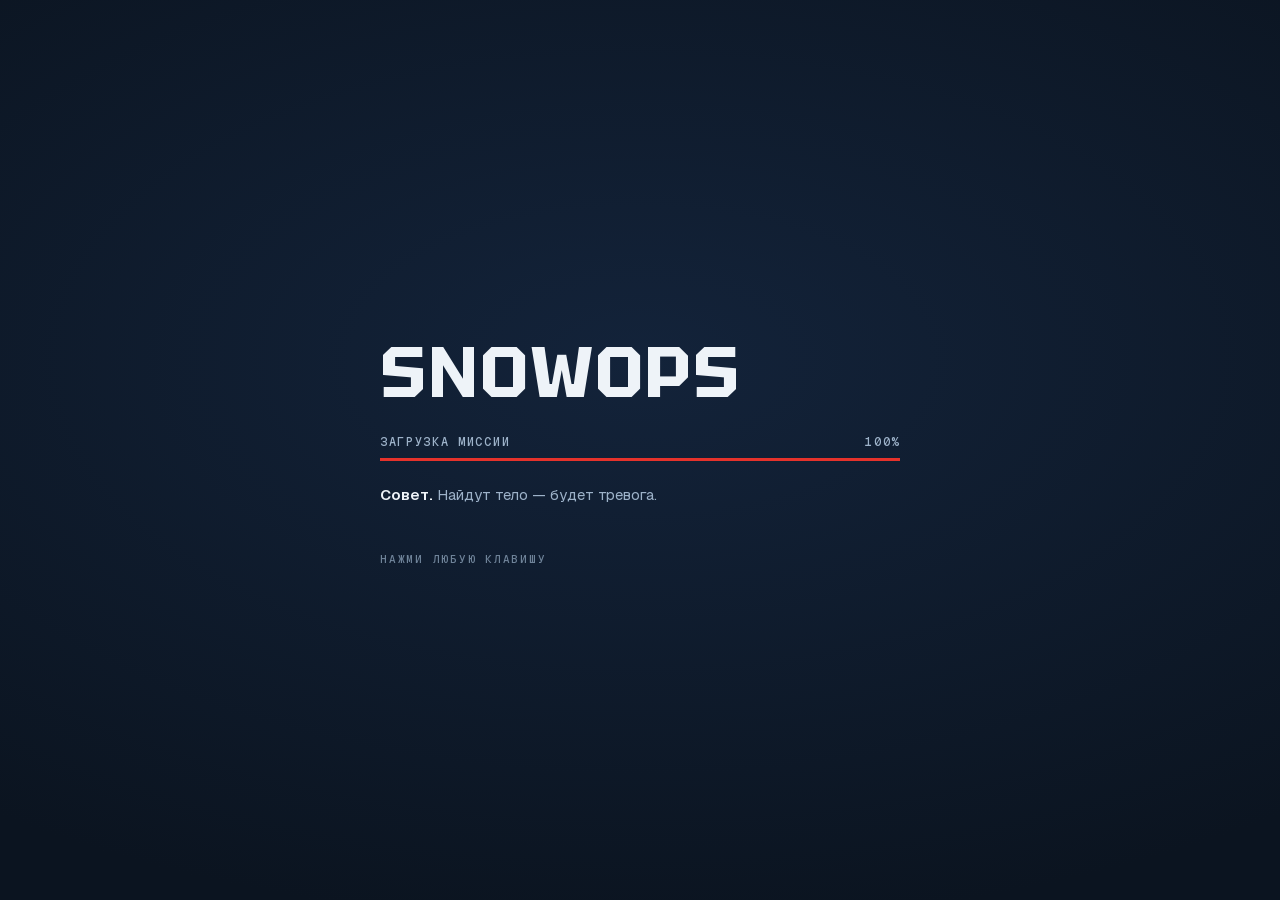
==== commit a10b778f: "Айфон, служебные страницы в новом дизайне, README без старого Айфон (пользователь: «футер поехал»): " ====
--- a/index.html
+++ b/index.html
@@ -28,8 +28,8 @@
   <link rel="preload" href="assets/img/real/01-radiovyshka-i-baza-1600.webp" as="image" type="image/webp" media="(min-width: 801px)">
   <link rel="preload" href="assets/img/real/01-radiovyshka-i-baza-800.webp" as="image" type="image/webp" media="(max-width: 800px)">
   <link rel="stylesheet" href="assets/css/fonts.css">
-  <link rel="stylesheet" href="assets/css/fonts-geist.css?v=15b">
-  <link rel="stylesheet" href="assets/css/game.css?v=15b">
+  <link rel="stylesheet" href="assets/css/fonts-geist.css?v=16e">
+  <link rel="stylesheet" href="assets/css/game.css?v=16e">
   <script>document.documentElement.className = 'js';</script>
 
   <script type="application/ld+json">
@@ -357,6 +357,6 @@
   <button class="view__close" type="button" aria-label="Закрыть">Esc</button>
 </div>
 
-<script src="assets/js/game.js?v=15b" defer></script>
+<script src="assets/js/game.js?v=16e" defer></script>
 </body>
 </html>
--- a/assets/css/game.css
+++ b/assets/css/game.css
@@ -261,9 +261,9 @@
   padding: 0 var(--pad) calc(16px + env(safe-area-inset-bottom));
   font: 400 11px/1.4 var(--mono); letter-spacing: .08em; color: rgba(238, 243, 248, .6);
 }
-.legal { display: flex; flex-wrap: wrap; gap: 4px 18px; }
-.legal a { text-decoration: none; }
-.legal a:hover { color: var(--snow); }
+.title__foot .legal { display: flex; flex-wrap: wrap; gap: 4px 18px; }
+.title__foot .legal a { text-decoration: none; }
+.title__foot .legal a:hover { color: var(--snow); }
 .title__ver b { color: var(--snow); }
 @media (max-width: 1100px) { .goals { display: none; } }
 @media (max-width: 760px) {
@@ -465,7 +465,7 @@
   .gear__how { display: none; }
   .gear { padding: 16px 18px; }
   .gear dl { margin-top: 10px; }
-  .legal { display: none; }
+  .title__foot .legal { display: none; }
 }
 @media (min-width: 761px) and (max-height: 760px) {
   .brief__lead { font-size: 17px; }
@@ -536,3 +536,43 @@
 }
 .os-note { margin-bottom: 14px; padding: 10px 14px; border-left: 3px solid var(--amber); background: rgba(242, 179, 61, .08); color: var(--snow); font-size: 14px; }
 .os-note[hidden] { display: none; }
+
+/* ================= iPhone: безопасные зоны и подвал меню ================= */
+/* Нижняя полоса на айфоне выше на зону жеста — отступ экрана тоже. */
+.js .screen { padding-top: calc(var(--top) + env(safe-area-inset-top)); padding-bottom: calc(var(--hint) + env(safe-area-inset-bottom)); }
+.js .screen--menu { padding: 0; }
+.top { height: calc(var(--top) + env(safe-area-inset-top)); padding-top: env(safe-area-inset-top); }
+.hint__count { white-space: nowrap; }
+@media (max-width: 760px) {
+  .hint__count { min-width: 0; font-size: 11px; letter-spacing: .06em; }
+  /* Подвал меню — в потоке под меню, а не поверх него. */
+  .screen--menu { justify-content: flex-end; }
+  .title__body { padding-bottom: 14px; }
+  .title__foot {
+    position: static; display: grid; grid-template-columns: 1fr auto; grid-template-areas: "legal legal" "ver snd";
+    gap: 8px 12px; align-items: center; padding: 0 var(--pad) calc(12px + env(safe-area-inset-bottom));
+  }
+  .title__foot .legal { grid-area: legal; display: flex; gap: 2px 14px; font-size: 10.5px; }
+  .title__foot .snd { grid-area: snd; margin: 0; }
+  .title__foot .snd__btn { width: 34px; height: 34px; padding: 0; justify-content: center; }
+  .title__foot .snd__btn span { display: none; }
+  .title__ver { grid-area: ver; }
+  .mainmenu { margin-top: 16px; }
+  .menu__item { padding-top: 6px; padding-bottom: 6px; }
+}
+@media (max-width: 760px) and (max-height: 700px) {
+  .title__sub { font-size: 17px; margin-top: 10px; }
+  .title__name { margin-top: 12px; }
+  .os-note { font-size: 12.5px; padding: 8px 12px; margin-bottom: 10px; }
+  .dl-foot p:first-child { display: none; }
+  .head__note { font-size: 12.5px; }
+  .intel__thumb { margin-bottom: 8px; }
+  .intel__item p { font-size: 14px; }
+}
+@media (max-width: 760px) and (max-height: 700px) {
+  .gear { padding: 12px 16px 14px; }
+  .gear h3 { margin-top: 6px; font-size: 21px; }
+  .gear dl { margin-top: 8px; gap: 3px 12px; }
+  .gear__go { margin-top: 10px; }
+  .gear__mine { top: -9px; }
+}
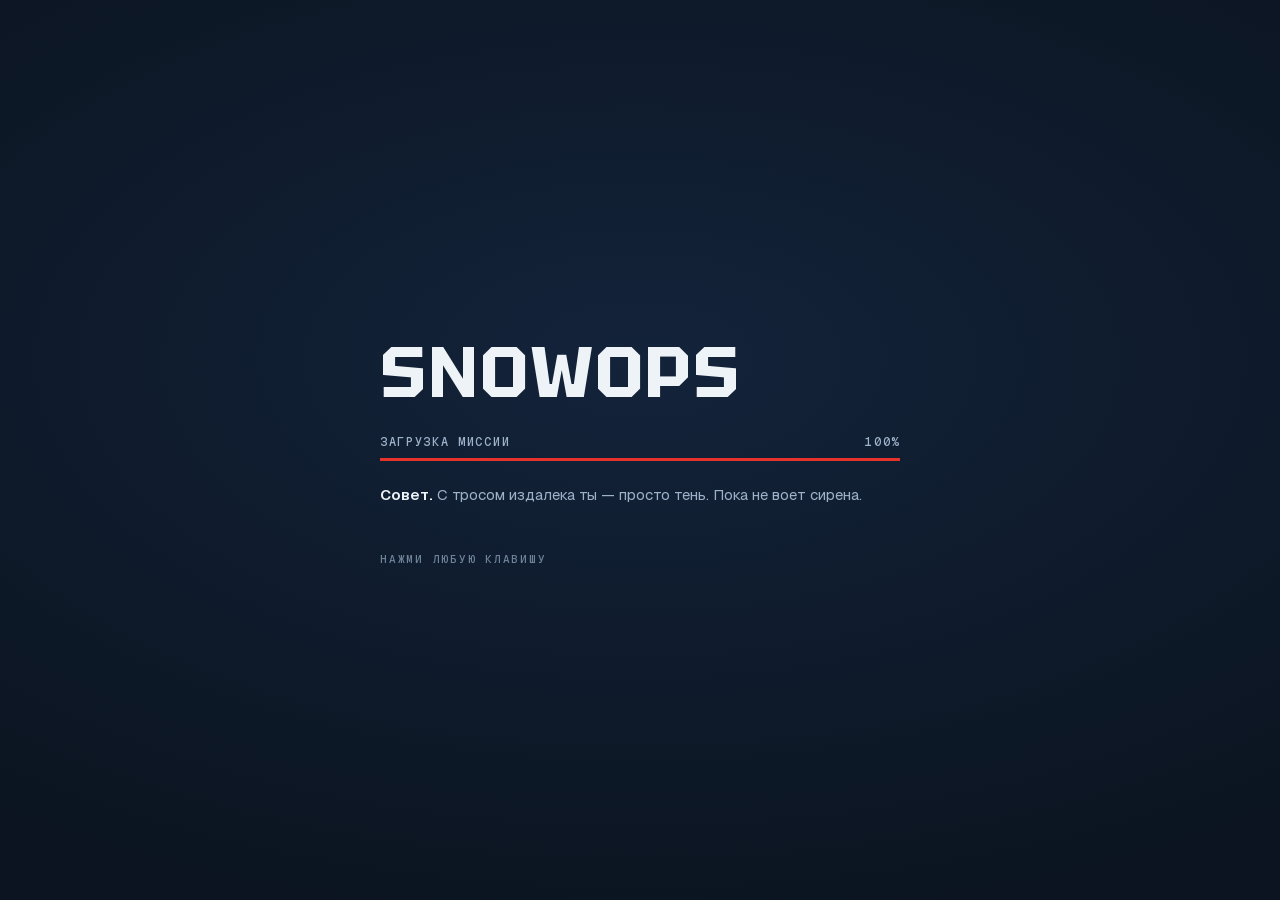
==== commit e9d936e3: "Трейлер на сайте: экран «Трейлер» с роликом 45 с из игры Ролик v2 (бой из укрытия, граната в толпу, " ====
--- a/index.html
+++ b/index.html
@@ -80,6 +80,7 @@
   <a class="top__logo" href="#menu" data-go="menu" aria-label="Главное меню">SNOWOPS<i></i></a>
   <nav class="tabs" aria-label="Разделы">
     <kbd class="tabs__key" aria-hidden="true">Q</kbd>
+    <a class="tab" href="#trailer" data-go="trailer">Трейлер</a>
     <a class="tab" href="#briefing" data-go="briefing">Брифинг</a>
     <a class="tab" href="#intel" data-go="intel">Охрана</a>
     <a class="tab" href="#recon" data-go="recon">Разведка</a>
@@ -107,6 +108,7 @@
       <nav class="mainmenu" aria-label="Главное меню">
         <ul class="menu" id="mainmenu">
           <li><a class="menu__item menu__item--go" href="#download" data-go="download">Начать миссию <small>скачать демо</small></a></li>
+          <li><a class="menu__item" href="#trailer" data-go="trailer">Трейлер <small>45 секунд игры</small></a></li>
           <li><a class="menu__item" href="#briefing" data-go="briefing">Брифинг</a></li>
           <li><a class="menu__item" href="#intel" data-go="intel">Как думает охрана</a></li>
           <li><a class="menu__item" href="#recon" data-go="recon">Разведка</a></li>
@@ -134,6 +136,26 @@
       </ul>
       <div class="snd" role="group" aria-label="Звук"><button class="snd__btn" type="button" data-snd="music" aria-pressed="true"><svg viewBox="0 0 24 24" aria-hidden="true"><path d="M9 18V5l12-2v13" fill="none" stroke="currentColor" stroke-width="1.8"/><circle cx="6" cy="18" r="3" fill="currentColor"/><circle cx="18" cy="16" r="3" fill="currentColor"/></svg><span>Музыка</span></button><button class="snd__btn" type="button" data-snd="fx" aria-pressed="true"><svg viewBox="0 0 24 24" aria-hidden="true"><path d="M4 9h4l5-4v14l-5-4H4z" fill="currentColor"/><path d="M16 8.5a5 5 0 0 1 0 7M18.5 6a8.5 8.5 0 0 1 0 12" fill="none" stroke="currentColor" stroke-width="1.8"/></svg><span>Звук</span></button></div>
       <p class="title__ver"><span id="ver">v0.1.0-alpha.11</span><span class="ver-platforms"> · Android · Windows · Linux · macOS</span> · <b>16+</b></p>
+    </div>
+  </section>
+
+  <!-- ТРЕЙЛЕР -->
+  <section class="screen screen--steel" id="trailer" aria-labelledby="trailer-title" data-mark="Трейлер">
+    <div class="screen__body wrap">
+      <div class="head head--row">
+        <div>
+          <p class="label">Снято в игре · 45 с</p>
+          <h2 id="trailer-title">Трейлер</h2>
+        </div>
+        <p class="head__note">Без монтажа графики: всё, что видно, — движок игры.</p>
+      </div>
+      <figure class="trailer monitor">
+        <video id="trailer-video" controls playsinline preload="none" width="1920" height="1080"
+          poster="assets/img/real/trailer-poster-1600.webp" aria-label="Кадр трейлера: Джонс за укрытием, впереди трое охранников и радиовышка. Кадр из игры.">
+          <source src="trailer/snowops-trailer.mp4" type="video/mp4">
+          <p>Ваш браузер не показывает видео — <a href="trailer/snowops-trailer.mp4">скачать трейлер (MP4, 23 МБ)</a></p>
+        </video>
+      </figure>
     </div>
   </section>
 
--- a/assets/css/game.css
+++ b/assets/css/game.css
@@ -350,6 +350,8 @@
 @media (max-height: 820px) { .kit { display: none; } }
 
 /* ================= РАЗВЕДКА ================= */
+.trailer { max-width: 1180px; margin: 0 auto; box-shadow: 0 30px 80px rgba(0, 0, 0, .45); }
+.trailer video { display: block; width: 100%; height: auto; aspect-ratio: 16 / 9; background: #000; }
 .recon { display: grid; grid-template-columns: minmax(0, 1fr) minmax(0, .5fr); gap: 14px; align-items: start; }
 .recon__main { box-shadow: 0 30px 80px rgba(0, 0, 0, .45); cursor: zoom-in; }
 .recon__main figcaption { position: absolute; z-index: 3; left: 0; right: 0; bottom: 0; padding: 40px 24px 18px; background: linear-gradient(0deg, rgba(4, 8, 14, .9), transparent); font: 500 14px/1.4 var(--mono); letter-spacing: .03em; }
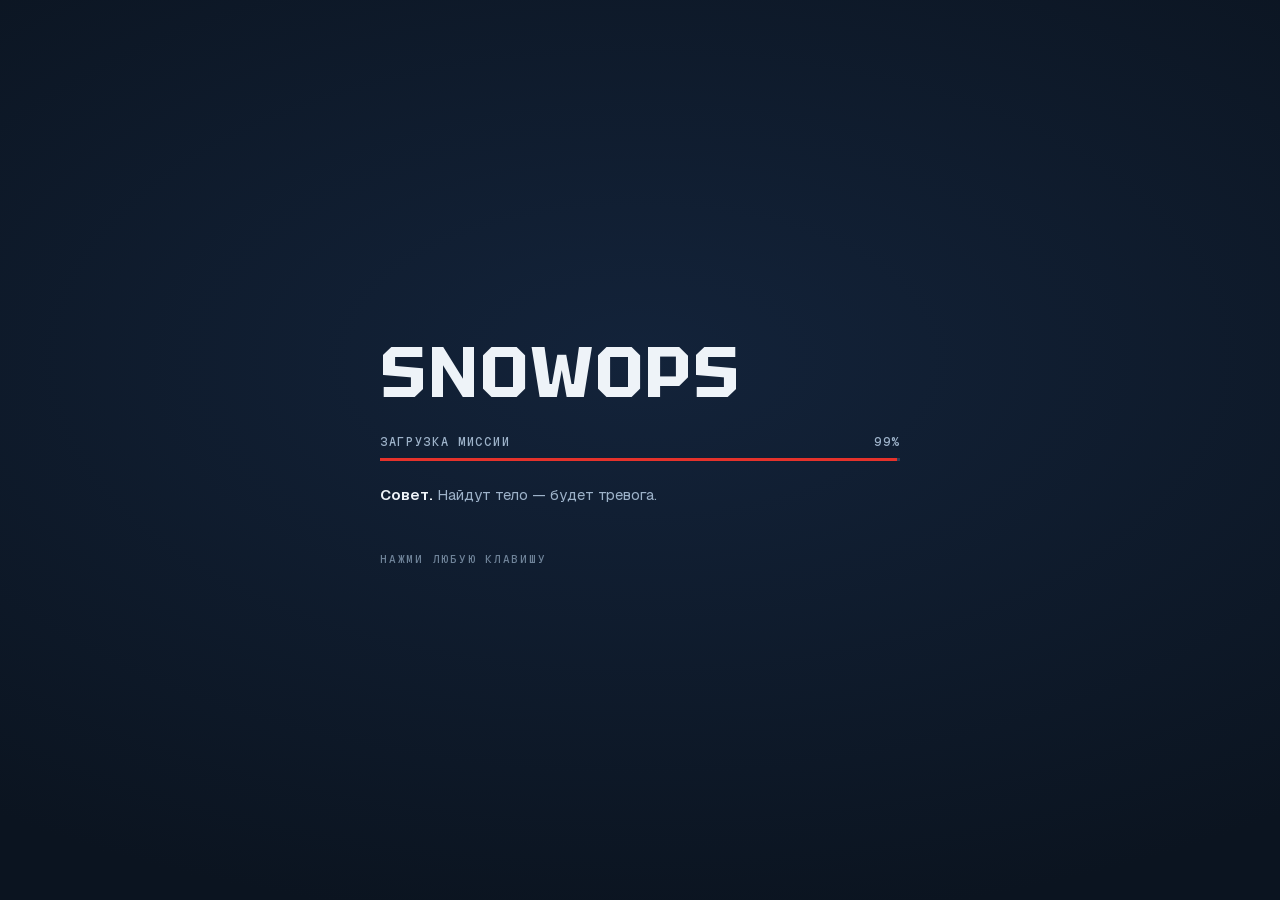
==== commit 09e85691: "Трейлер: чистовик 57 с — русский и английский ролики, новая заставка (Refs Romaxa55/snowops-game#170" ====
--- a/index.html
+++ b/index.html
@@ -29,7 +29,7 @@
   <link rel="preload" href="assets/img/real/01-radiovyshka-i-baza-800.webp" as="image" type="image/webp" media="(max-width: 800px)">
   <link rel="stylesheet" href="assets/css/fonts.css">
   <link rel="stylesheet" href="assets/css/fonts-geist.css?v=16e">
-  <link rel="stylesheet" href="assets/css/game.css?v=16e">
+  <link rel="stylesheet" href="assets/css/game.css?v=16f">
   <script>document.documentElement.className = 'js';</script>
 
   <script type="application/ld+json">
@@ -108,7 +108,7 @@
       <nav class="mainmenu" aria-label="Главное меню">
         <ul class="menu" id="mainmenu">
           <li><a class="menu__item menu__item--go" href="#download" data-go="download">Начать миссию <small>скачать демо</small></a></li>
-          <li><a class="menu__item" href="#trailer" data-go="trailer">Трейлер <small>45 секунд игры</small></a></li>
+          <li><a class="menu__item" href="#trailer" data-go="trailer">Трейлер <small>57 секунд игры</small></a></li>
           <li><a class="menu__item" href="#briefing" data-go="briefing">Брифинг</a></li>
           <li><a class="menu__item" href="#intel" data-go="intel">Как думает охрана</a></li>
           <li><a class="menu__item" href="#recon" data-go="recon">Разведка</a></li>
@@ -144,16 +144,16 @@
     <div class="screen__body wrap">
       <div class="head head--row">
         <div>
-          <p class="label">Снято в игре · 45 с</p>
+          <p class="label">Снято в игре · 57 с</p>
           <h2 id="trailer-title">Трейлер</h2>
         </div>
         <p class="head__note">Без монтажа графики: всё, что видно, — движок игры.</p>
       </div>
       <figure class="trailer monitor">
-        <video id="trailer-video" controls playsinline preload="none" width="1920" height="1080"
-          poster="assets/img/real/trailer-poster-1600.webp" aria-label="Кадр трейлера: Джонс за укрытием, впереди трое охранников и радиовышка. Кадр из игры.">
-          <source src="trailer/snowops-trailer.mp4" type="video/mp4">
-          <p>Ваш браузер не показывает видео — <a href="trailer/snowops-trailer.mp4">скачать трейлер (MP4, 23 МБ)</a></p>
+        <video id="trailer-video" controls playsinline preload="none" width="1920" height="804"
+          poster="assets/img/real/trailer-poster-v5-1600.webp" aria-label="Кадр трейлера: зенитный ракетный комплекс с двумя ракетами на снегу, под гусеницами занимается огонь, рядом боец. Кадр из игры.">
+          <source src="trailer/snowops-trailer-ru.mp4" type="video/mp4">
+          <p>Ваш браузер не показывает видео — <a href="trailer/snowops-trailer-ru.mp4">скачать трейлер (MP4, 26 МБ)</a></p>
         </video>
       </figure>
     </div>
--- a/assets/css/game.css
+++ b/assets/css/game.css
@@ -351,7 +351,7 @@
 
 /* ================= РАЗВЕДКА ================= */
 .trailer { max-width: 1180px; margin: 0 auto; box-shadow: 0 30px 80px rgba(0, 0, 0, .45); }
-.trailer video { display: block; width: 100%; height: auto; aspect-ratio: 16 / 9; background: #000; }
+.trailer video { display: block; width: 100%; height: auto; aspect-ratio: 1920 / 804; background: #000; }
 .recon { display: grid; grid-template-columns: minmax(0, 1fr) minmax(0, .5fr); gap: 14px; align-items: start; }
 .recon__main { box-shadow: 0 30px 80px rgba(0, 0, 0, .45); cursor: zoom-in; }
 .recon__main figcaption { position: absolute; z-index: 3; left: 0; right: 0; bottom: 0; padding: 40px 24px 18px; background: linear-gradient(0deg, rgba(4, 8, 14, .9), transparent); font: 500 14px/1.4 var(--mono); letter-spacing: .03em; }
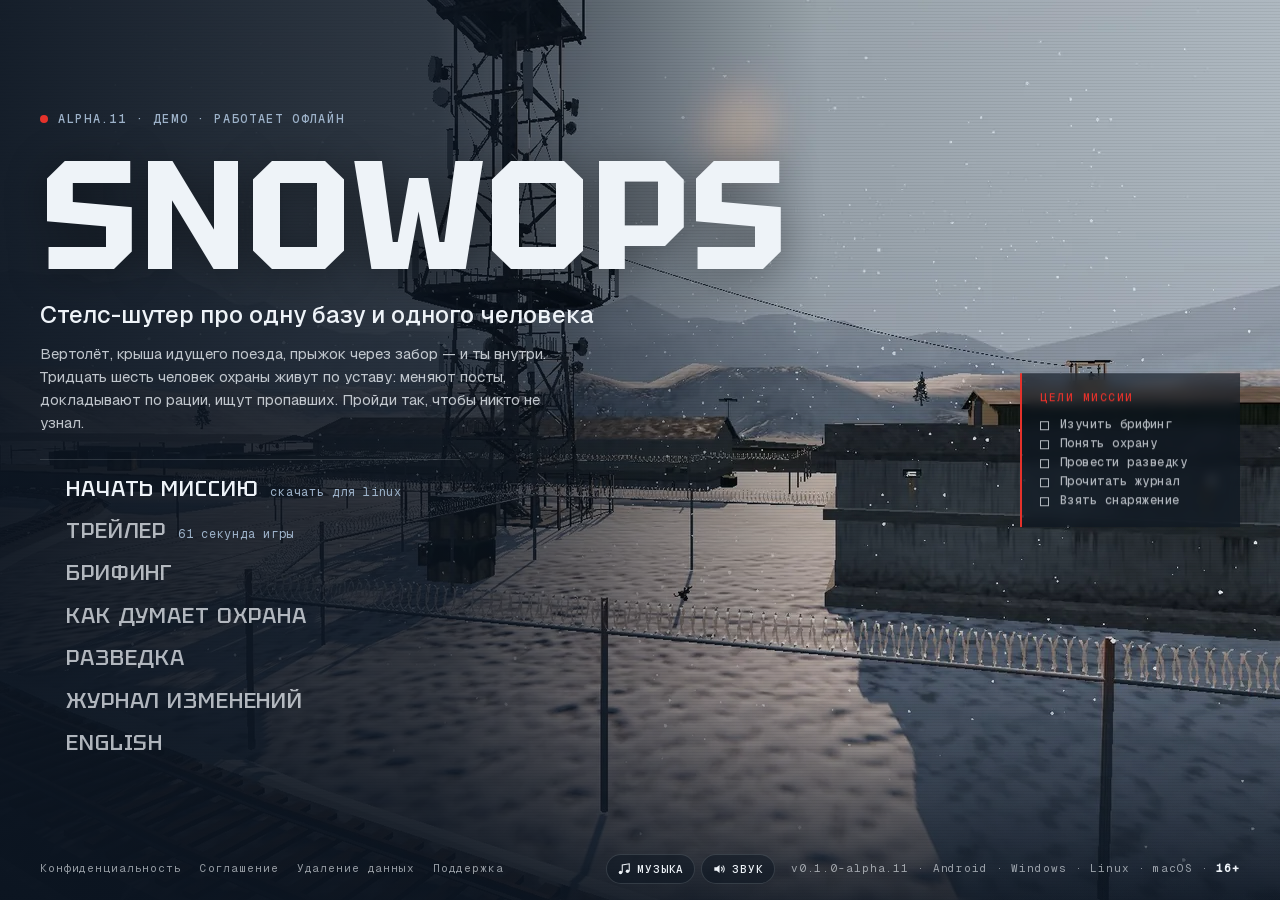
==== commit c70cdf1e: "Трейлер v5.4: 61 с, голос диктора ru/en, музыка без шва; убран «трейлер ещё в монтаже» (Refs Romaxa5" ====
--- a/index.html
+++ b/index.html
@@ -108,7 +108,7 @@
       <nav class="mainmenu" aria-label="Главное меню">
         <ul class="menu" id="mainmenu">
           <li><a class="menu__item menu__item--go" href="#download" data-go="download">Начать миссию <small>скачать демо</small></a></li>
-          <li><a class="menu__item" href="#trailer" data-go="trailer">Трейлер <small>57 секунд игры</small></a></li>
+          <li><a class="menu__item" href="#trailer" data-go="trailer">Трейлер <small>61 секунда игры</small></a></li>
           <li><a class="menu__item" href="#briefing" data-go="briefing">Брифинг</a></li>
           <li><a class="menu__item" href="#intel" data-go="intel">Как думает охрана</a></li>
           <li><a class="menu__item" href="#recon" data-go="recon">Разведка</a></li>
@@ -144,16 +144,16 @@
     <div class="screen__body wrap">
       <div class="head head--row">
         <div>
-          <p class="label">Снято в игре · 57 с</p>
+          <p class="label">Снято в игре · 61 с</p>
           <h2 id="trailer-title">Трейлер</h2>
         </div>
-        <p class="head__note">Без монтажа графики: всё, что видно, — движок игры.</p>
+        <p class="head__note">Всё, что в кадре, — движок игры; титры и голос диктора добавлены в монтаже.</p>
       </div>
       <figure class="trailer monitor">
         <video id="trailer-video" controls playsinline preload="none" width="1920" height="804"
           poster="assets/img/real/trailer-poster-v5-1600.webp" aria-label="Кадр трейлера: зенитный ракетный комплекс с двумя ракетами на снегу, под гусеницами занимается огонь, рядом боец. Кадр из игры.">
           <source src="trailer/snowops-trailer-ru.mp4" type="video/mp4">
-          <p>Ваш браузер не показывает видео — <a href="trailer/snowops-trailer-ru.mp4">скачать трейлер (MP4, 26 МБ)</a></p>
+          <p>Ваш браузер не показывает видео — <a href="trailer/snowops-trailer-ru.mp4">скачать трейлер (MP4, 28 МБ)</a></p>
         </video>
       </figure>
     </div>
@@ -301,8 +301,8 @@
         <p class="log__more"><a href="https://github.com/Romaxa55/snowops-site/releases">Все изменения — на странице релизов →</a></p>
       </div>
       <div class="classified">
-        <span class="stamp stamp--red">Засекречено</span>
-        <p><b>Видеозапись.</b> Трейлер ещё в монтаже — покажем, когда будет что показать.</p>
+        <span class="stamp stamp--red">Рассекречено</span>
+        <p><b>Видеозапись.</b> Трейлер смонтирован — <a href="#trailer">61 секунда из игры</a> с голосом диктора.</p>
       </div>
     </div>
   </section>
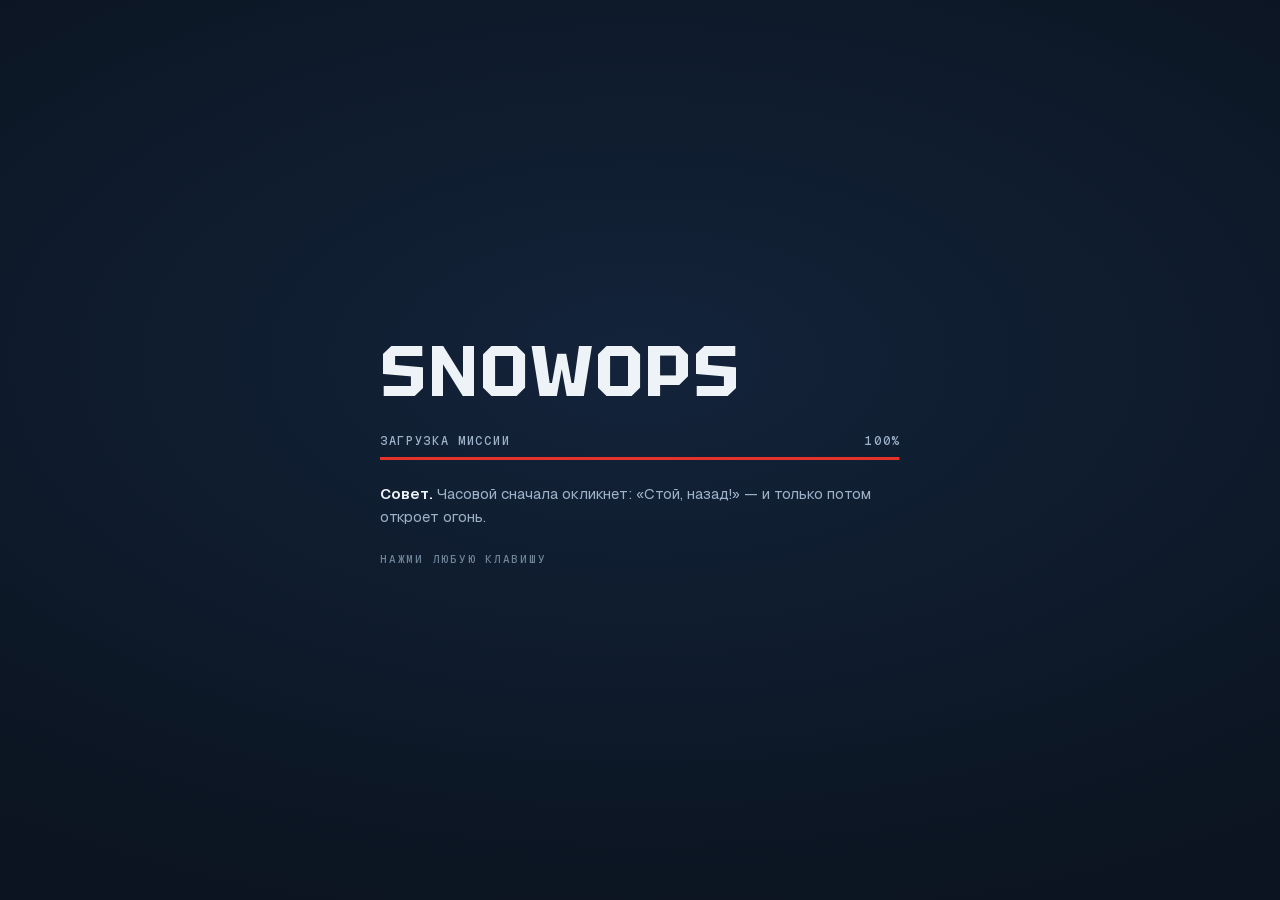
==== commit b489e052: "Журнал изменений: ALPHA.15 — военный аэродром, M203, экран взлома, окрик часового (Refs Romaxa55/sno" ====
--- a/index.html
+++ b/index.html
@@ -101,7 +101,7 @@
     </picture>
     <div class="title__shade"></div>
     <div class="title__body wrap">
-      <p class="tag"><i class="dot"></i>ALPHA.11 · Демо · Работает офлайн</p>
+      <p class="tag"><i class="dot"></i>ALPHA.15 · Демо · Работает офлайн</p>
       <h1 class="title__name" id="title-name">SNOWOPS</h1>
       <p class="title__sub">Стелс-шутер про одну базу и одного человека</p>
       <p class="title__lead">Вертолёт, крыша идущего поезда, прыжок через забор — и ты внутри. Тридцать шесть человек охраны живут по уставу: меняют посты, докладывают по рации, ищут пропавших. Пройди так, чтобы никто не узнал.</p>
@@ -135,7 +135,7 @@
         <li><a href="support.html">Поддержка</a></li>
       </ul>
       <div class="snd" role="group" aria-label="Звук"><button class="snd__btn" type="button" data-snd="music" aria-pressed="true"><svg viewBox="0 0 24 24" aria-hidden="true"><path d="M9 18V5l12-2v13" fill="none" stroke="currentColor" stroke-width="1.8"/><circle cx="6" cy="18" r="3" fill="currentColor"/><circle cx="18" cy="16" r="3" fill="currentColor"/></svg><span>Музыка</span></button><button class="snd__btn" type="button" data-snd="fx" aria-pressed="true"><svg viewBox="0 0 24 24" aria-hidden="true"><path d="M4 9h4l5-4v14l-5-4H4z" fill="currentColor"/><path d="M16 8.5a5 5 0 0 1 0 7M18.5 6a8.5 8.5 0 0 1 0 12" fill="none" stroke="currentColor" stroke-width="1.8"/></svg><span>Звук</span></button></div>
-      <p class="title__ver"><span id="ver">v0.1.0-alpha.11</span><span class="ver-platforms"> · Android · Windows · Linux · macOS</span> · <b>16+</b></p>
+      <p class="title__ver"><span id="ver">v0.1.0-alpha.15</span><span class="ver-platforms"> · Android · Windows · Linux · macOS</span> · <b>16+</b></p>
     </div>
   </section>
 
@@ -287,16 +287,18 @@
     <div class="screen__body wrap log">
       <div class="log__main">
         <div class="head">
-          <p class="label">Обновление · ALPHA.11 · 8 октября 2026</p>
+          <p class="label">Обновление · ALPHA.15 · 20 октября 2026</p>
           <h2 id="log-title">Что нового в сборке</h2>
         </div>
         <ul class="log__list">
-          <li>Трос — тихий путь: издалека охрана только настораживается.</li>
-          <li>Интро: прыжок с рампы вертолёта на крышу поезда и рыбкой через ограду.</li>
-          <li>В кабине — команды выпускающего, ревун и «Пошёл!».</li>
-          <li>Снайперская винтовка СВД с оптическим прицелом.</li>
-          <li>Охрана находит тела товарищей, раненые отходят, посты докладывают по рации.</li>
-          <li>Журнал тревоги для тестеров: кто, откуда и почему тебя заметил.</li>
+          <li>Новая миссия — военный аэродром: из камер тюрьмы к угнанному истребителю. Приходит паком, как вторая.</li>
+          <li>Финал аэродрома: Су-27 выруливает и взлетает, ролики интро и финала со своей озвучкой.</li>
+          <li>Подствольный гранатомёт M203 на M16A2: выстрел вдоль прицела, взрыв от удара.</li>
+          <li>Экран взлома терминала: консоль под прицелом, «Доступ открыт» или «Связь прервана».</li>
+          <li>Часовой окликает по уставу: «Стой, назад!», «Стой, стрелять буду!», предупредительный выстрел.</li>
+          <li>Гранаты убивают наверняка, охрана отвечает на взрыв с задержкой; крик тревоги слышен дальше.</li>
+          <li>Пауза: «С последней точки» и «Начать миссию заново»; точка сохранения помнит взломанные ворота.</li>
+          <li>Телефон: аэродром собран под телефон — деревья, горизонт и тени упрощаются с расстоянием.</li>
         </ul>
         <p class="log__more"><a href="https://github.com/Romaxa55/snowops-site/releases">Все изменения — на странице релизов →</a></p>
       </div>
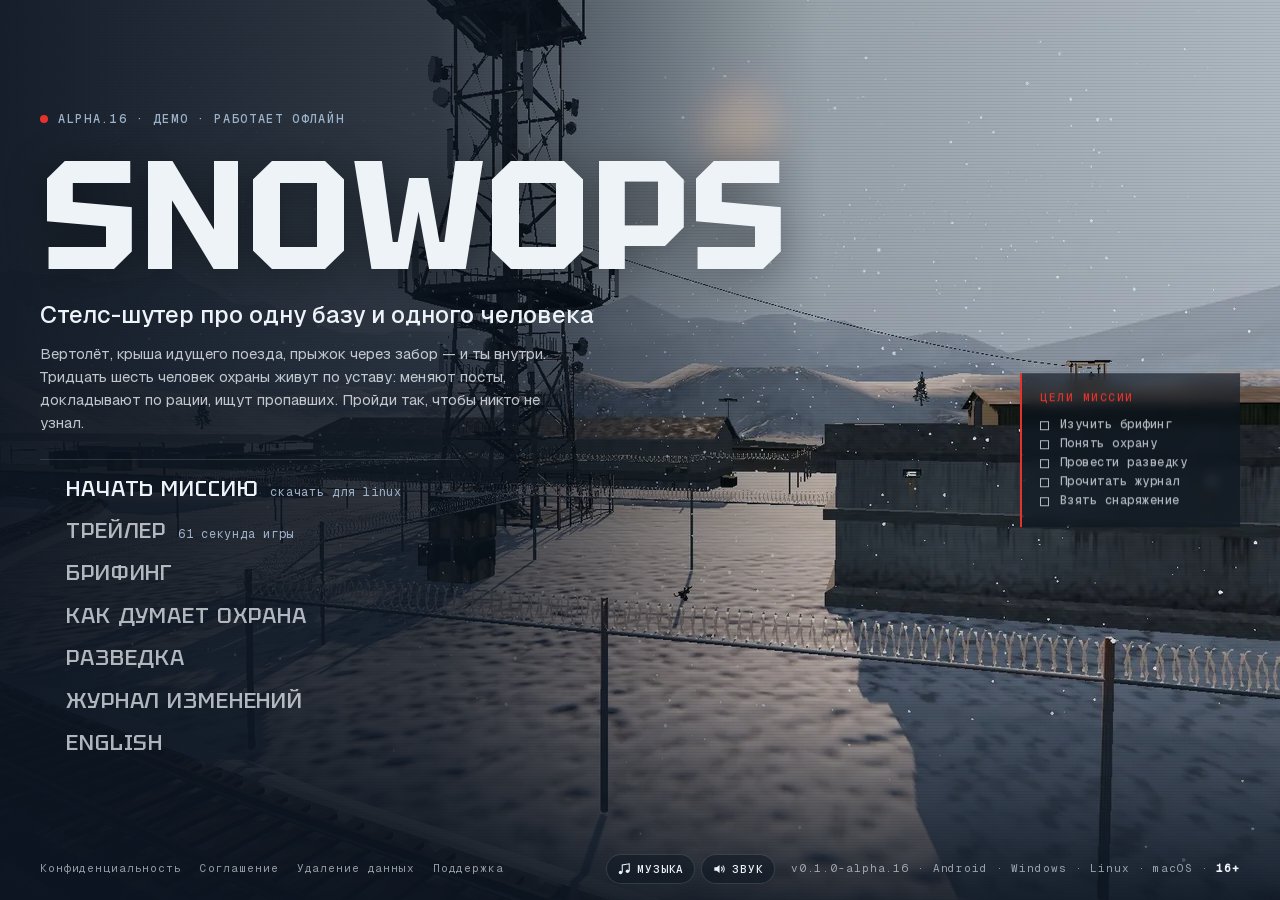
==== commit 9d0e9dea: "Журнал изменений: ALPHA.16 — тюрьма в горах, свои в бою, вертолёты, звуки базы, M249 (Refs Romaxa55/" ====
--- a/index.html
+++ b/index.html
@@ -101,7 +101,7 @@
     </picture>
     <div class="title__shade"></div>
     <div class="title__body wrap">
-      <p class="tag"><i class="dot"></i>ALPHA.15 · Демо · Работает офлайн</p>
+      <p class="tag"><i class="dot"></i>ALPHA.16 · Демо · Работает офлайн</p>
       <h1 class="title__name" id="title-name">SNOWOPS</h1>
       <p class="title__sub">Стелс-шутер про одну базу и одного человека</p>
       <p class="title__lead">Вертолёт, крыша идущего поезда, прыжок через забор — и ты внутри. Тридцать шесть человек охраны живут по уставу: меняют посты, докладывают по рации, ищут пропавших. Пройди так, чтобы никто не узнал.</p>
@@ -135,7 +135,7 @@
         <li><a href="support.html">Поддержка</a></li>
       </ul>
       <div class="snd" role="group" aria-label="Звук"><button class="snd__btn" type="button" data-snd="music" aria-pressed="true"><svg viewBox="0 0 24 24" aria-hidden="true"><path d="M9 18V5l12-2v13" fill="none" stroke="currentColor" stroke-width="1.8"/><circle cx="6" cy="18" r="3" fill="currentColor"/><circle cx="18" cy="16" r="3" fill="currentColor"/></svg><span>Музыка</span></button><button class="snd__btn" type="button" data-snd="fx" aria-pressed="true"><svg viewBox="0 0 24 24" aria-hidden="true"><path d="M4 9h4l5-4v14l-5-4H4z" fill="currentColor"/><path d="M16 8.5a5 5 0 0 1 0 7M18.5 6a8.5 8.5 0 0 1 0 12" fill="none" stroke="currentColor" stroke-width="1.8"/></svg><span>Звук</span></button></div>
-      <p class="title__ver"><span id="ver">v0.1.0-alpha.15</span><span class="ver-platforms"> · Android · Windows · Linux · macOS</span> · <b>16+</b></p>
+      <p class="title__ver"><span id="ver">v0.1.0-alpha.16</span><span class="ver-platforms"> · Android · Windows · Linux · macOS</span> · <b>16+</b></p>
     </div>
   </section>
 
@@ -287,18 +287,18 @@
     <div class="screen__body wrap log">
       <div class="log__main">
         <div class="head">
-          <p class="label">Обновление · ALPHA.15 · 20 октября 2026</p>
+          <p class="label">Обновление · ALPHA.16 · 20 октября 2026</p>
           <h2 id="log-title">Что нового в сборке</h2>
         </div>
         <ul class="log__list">
-          <li>Новая миссия — военный аэродром: из камер тюрьмы к угнанному истребителю. Приходит паком, как вторая.</li>
-          <li>Финал аэродрома: Су-27 выруливает и взлетает, ролики интро и финала со своей озвучкой.</li>
-          <li>Подствольный гранатомёт M203 на M16A2: выстрел вдоль прицела, взрыв от удара.</li>
-          <li>Экран взлома терминала: консоль под прицелом, «Доступ открыт» или «Связь прервана».</li>
-          <li>Часовой окликает по уставу: «Стой, назад!», «Стой, стрелять буду!», предупредительный выстрел.</li>
-          <li>Гранаты убивают наверняка, охрана отвечает на взрыв с задержкой; крик тревоги слышен дальше.</li>
-          <li>Пауза: «С последней точки» и «Начать миссию заново»; точка сохранения помнит взломанные ворота.</li>
-          <li>Телефон: аэродром собран под телефон — деревья, горизонт и тени упрощаются с расстоянием.</li>
+          <li>Новая миссия — тюрьма в горах: снайпером прикрыть штурм группы Харрисона и вывести Иосифа. Приходит паком, как вторая и третья.</li>
+          <li>Свои в бою: штурмовая группа идёт по своему плану и отвечает огнём; по своим прицел показывает крестик и не стреляет.</li>
+          <li>Снаряжение по миссии: в тюрьме — снайперская винтовка с первой минуты, гранаты и запасные магазины.</li>
+          <li>Вертолёты садятся и взлетают по-настоящему и больше не опрокидываются на земле.</li>
+          <li>База живёт: лай собак, пролёты самолётов и вертолётов, птицы, ветер; у тюрьмы своя музыка.</li>
+          <li>Новый ручной пулемёт M249; полярные ели и лиственницы вместо летних на всех миссиях.</li>
+          <li>Интро тюрьмы без пауз, брифинг озвучен; на миссии с ЗРК озвучены мысли Джонса.</li>
+          <li>Сенсор: поворот в оптике зависит от увеличения, палец поворота больше не залипает.</li>
         </ul>
         <p class="log__more"><a href="https://github.com/Romaxa55/snowops-site/releases">Все изменения — на странице релизов →</a></p>
       </div>
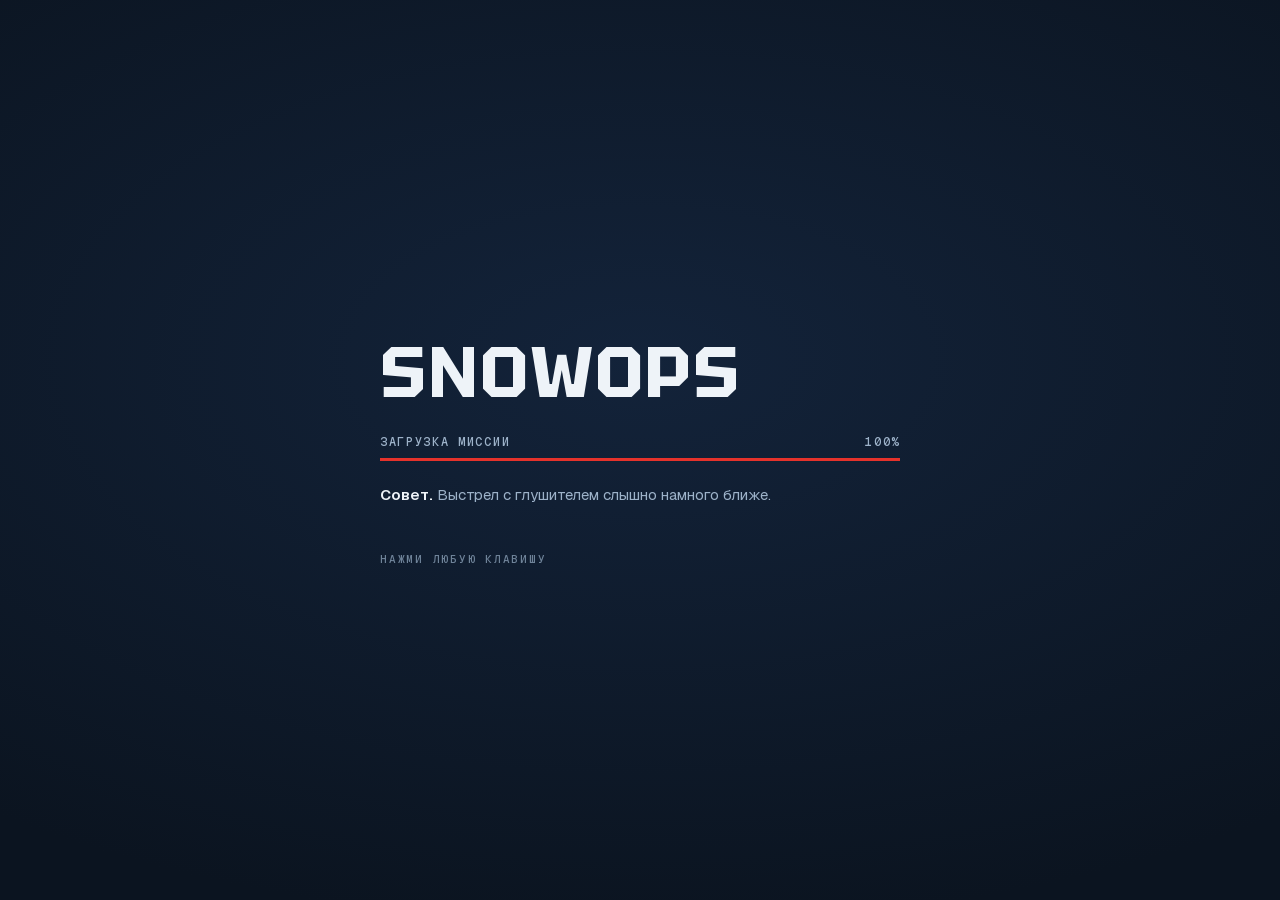
==== commit c359ec77: "Журнал изменений: ALPHA.17 — «Тихий эфир» первой миссией, три новые миссии паками, свой сюжет и имен" ====
--- a/index.html
+++ b/index.html
@@ -101,7 +101,7 @@
     </picture>
     <div class="title__shade"></div>
     <div class="title__body wrap">
-      <p class="tag"><i class="dot"></i>ALPHA.16 · Демо · Работает офлайн</p>
+      <p class="tag"><i class="dot"></i>ALPHA.17 · Демо · Работает офлайн</p>
       <h1 class="title__name" id="title-name">SNOWOPS</h1>
       <p class="title__sub">Стелс-шутер про одну базу и одного человека</p>
       <p class="title__lead">Вертолёт, крыша идущего поезда, прыжок через забор — и ты внутри. Тридцать шесть человек охраны живут по уставу: меняют посты, докладывают по рации, ищут пропавших. Пройди так, чтобы никто не узнал.</p>
@@ -135,7 +135,7 @@
         <li><a href="support.html">Поддержка</a></li>
       </ul>
       <div class="snd" role="group" aria-label="Звук"><button class="snd__btn" type="button" data-snd="music" aria-pressed="true"><svg viewBox="0 0 24 24" aria-hidden="true"><path d="M9 18V5l12-2v13" fill="none" stroke="currentColor" stroke-width="1.8"/><circle cx="6" cy="18" r="3" fill="currentColor"/><circle cx="18" cy="16" r="3" fill="currentColor"/></svg><span>Музыка</span></button><button class="snd__btn" type="button" data-snd="fx" aria-pressed="true"><svg viewBox="0 0 24 24" aria-hidden="true"><path d="M4 9h4l5-4v14l-5-4H4z" fill="currentColor"/><path d="M16 8.5a5 5 0 0 1 0 7M18.5 6a8.5 8.5 0 0 1 0 12" fill="none" stroke="currentColor" stroke-width="1.8"/></svg><span>Звук</span></button></div>
-      <p class="title__ver"><span id="ver">v0.1.0-alpha.16</span><span class="ver-platforms"> · Android · Windows · Linux · macOS</span> · <b>16+</b></p>
+      <p class="title__ver"><span id="ver">v0.1.0-alpha.17</span><span class="ver-platforms"> · Android · Windows · Linux · macOS</span> · <b>16+</b></p>
     </div>
   </section>
 
@@ -287,18 +287,18 @@
     <div class="screen__body wrap log">
       <div class="log__main">
         <div class="head">
-          <p class="label">Обновление · ALPHA.16 · 20 октября 2026</p>
+          <p class="label">Обновление · ALPHA.17 · 18 ноября 2026</p>
           <h2 id="log-title">Что нового в сборке</h2>
         </div>
         <ul class="log__list">
-          <li>Новая миссия — тюрьма в горах: снайпером прикрыть штурм группы Харрисона и вывести Иосифа. Приходит паком, как вторая и третья.</li>
-          <li>Свои в бою: штурмовая группа идёт по своему плану и отвечает огнём; по своим прицел показывает крестик и не стреляет.</li>
-          <li>Снаряжение по миссии: в тюрьме — снайперская винтовка с первой минуты, гранаты и запасные магазины.</li>
-          <li>Вертолёты садятся и взлетают по-настоящему и больше не опрокидываются на земле.</li>
-          <li>База живёт: лай собак, пролёты самолётов и вертолётов, птицы, ветер; у тюрьмы своя музыка.</li>
-          <li>Новый ручной пулемёт M249; полярные ели и лиственницы вместо летних на всех миссиях.</li>
-          <li>Интро тюрьмы без пауз, брифинг озвучен; на миссии с ЗРК озвучены мысли Джонса.</li>
-          <li>Сенсор: поворот в оптике зависит от увеличения, палец поворота больше не залипает.</li>
+          <li>«Тихий эфир» — своя миссия и теперь первая: метеостанция на перевале у пика Черского, журнал перехватов, охрана по уставу, тихий путь и уход на поезде. Встроена в игру и бесплатна.</li>
+          <li>Три новые миссии паками: «Радарная станция», «Взять Мироша» и «Граница» — игра скачивает их сама из меню, как миссии 2–4.</li>
+          <li>Свой сюжет и свои имена: герой — Холт, на связи — Вера; реплики всех миссий написаны своими словами.</li>
+          <li>Холт в белом маскхалате и балаклаве; M16A2 снова со своими анимациями, SPAS-12 и Jackhammer опять в руках.</li>
+          <li>Техника воюет: БТР бьёт из турели, Т-80 — из пулемёта на башне, Ми-24 охотятся за Холтом; LAW 80 стреляет ракетой.</li>
+          <li>Станковый M2HB: можно сесть самому, вражеские пулемётчики садятся за свой; гражданские разбегаются при стрельбе.</li>
+          <li>Интро и финал «Тихого эфира» под музыку, поезд въезжает к платформе; финал четвёртой миссии целиком, на миссиях 3–5 контрольные точки.</li>
+          <li>Телефон: кадр «Тихого эфира» укладывается в 200 тысяч треугольников, мебель и снаряжение бойцов не рисуются за сотни метров.</li>
         </ul>
         <p class="log__more"><a href="https://github.com/Romaxa55/snowops-site/releases">Все изменения — на странице релизов →</a></p>
       </div>
